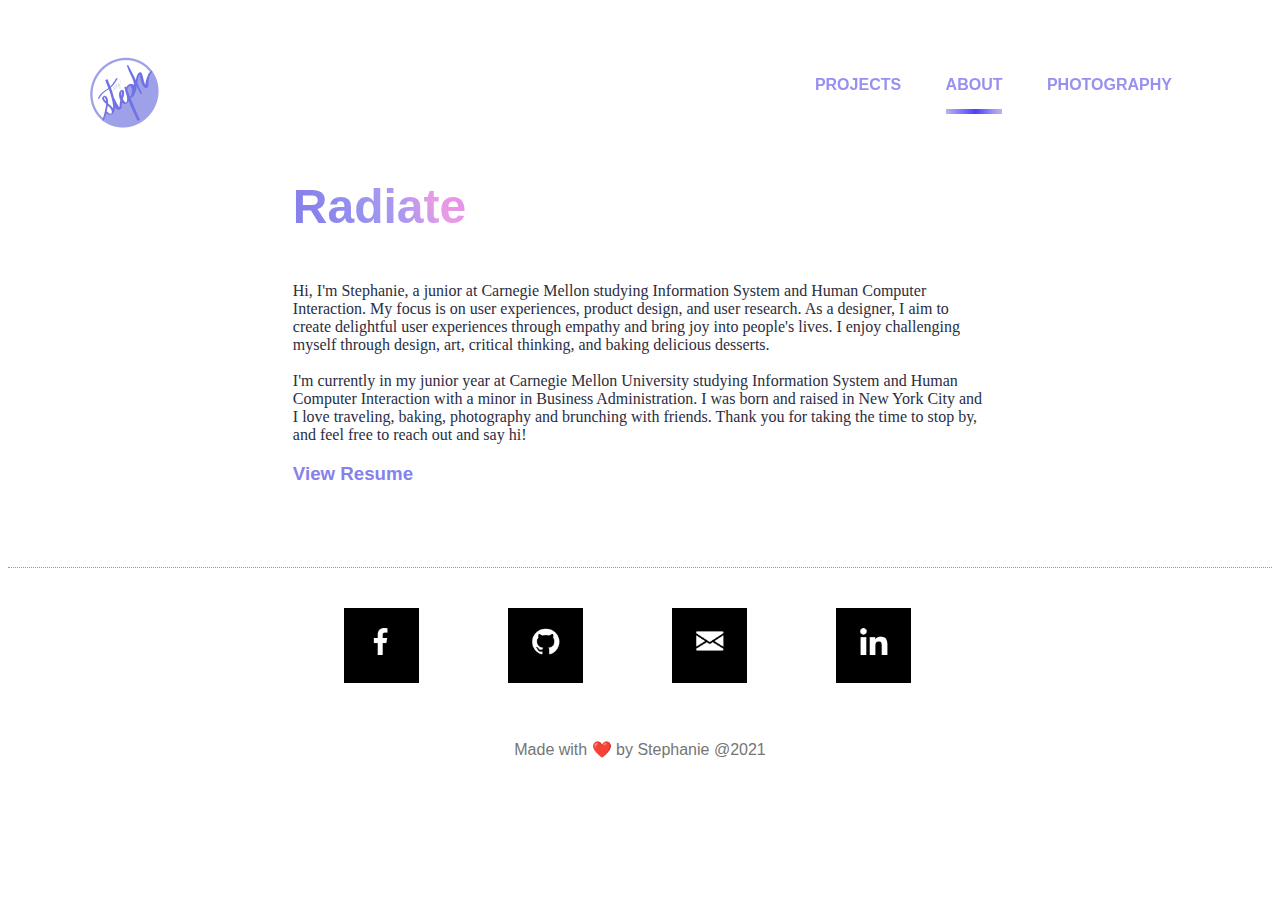
==== about.html @ f7fb1114 "Add files via upload" ====
<!DOCTYPE html>
<html lang="en">

<head>
	<meta charset="utf-8" />
	<meta name="author" content="Stephanie Tseng Portfolio">
	<meta name="keywords" content="Stephanie Tseng Portfolio">
	<meta name="description" content="Stephanie Tseng Portfolio">

	<title>Stephanie Tseng Portfolio</title>

	<!-- External Links to CSS files -->
	<link rel="stylesheet" media="all" type="text/css" href="assets/css/styles.css" />

	<!-- External Links to JS files -->
	<script src="assets/js/scripts.js"></script>

	<meta name="viewport" content="width=device-width, initial-scale=1.0">

</head>

<body>
	<div id="container">
		<div id="top_row">
			<a href="index.html"><img src="assets/images/steph-tseng-logo.png" alt="Stephanie Tseng Portfolio Logo"></a>
			<nav>
				<a class="nonselected" href="index.html">Projects</a>
				<a class="selected" href="about.html">About</a>
				<a class="nonselected" href="photography.html">Photography</a>
			</nav>
		</div>
	</div>
	<div id="content">
		<div id="content-sub">
			<div id="subsection">
				<h2>Radiate</h2>
				<p id="content-text">
					Hi, I'm Stephanie, a junior at Carnegie Mellon studying Information System and Human Computer
					Interaction. My focus is on user experiences, product design, and user research. As a designer, I
					aim to create delightful user experiences through empathy and bring joy into people's lives. I enjoy
					challenging myself through design, art, critical thinking, and baking delicious desserts.​ <br><br>

					I'm currently in my junior year at Carnegie Mellon University studying Information System and Human
					Computer Interaction with a minor in Business Administration. I was born and raised in New York City
					and I love traveling, baking, photography and brunching with friends. Thank you for taking the time
					to stop by, and feel free to reach out and say hi!
				</p>
				<div id="button-wrapper"><a href="assets/documents/resume.pdf" target="_blank" id="resume-button"><h3>View Resume</h3></a></div>
			</div>
		</div>

		<footer>
			<!--Social media buttons-->
		<!--Referenced https://codepen.io/harkediansa/pen/bBqpwP-->
		<div id="social-media">
			<a class="social" href="https://www.facebook.com/stephanie.tseng.2/" target="_blank">
				<div class="front">
					<i class="facebook"><img src="assets/images/fb-small.png" alt="Small Facebook Logo"></i>
				</div>
				<div class="back">
					<i class="facebook"><img src="assets/images/fb-large.png" alt="Large Facebook Logo"></i>
				</div>
			</a>

			<a class="social social-github" href="https://github.com/tsengs2" target="_blank">
				<div class="front">
					<i class="github"><img src="assets/images/github-small.png" alt="Small GitHub Logo"></i>
				</div>
				<div class="back">
					<i class="github"><img src="assets/images/github-large.png" alt="Large GitHub Logo"></i>
				</div>
			</a>

			<a class="social social-email" href="mailto:stseng2@andrew.cmu.edu" target="_blank">
				<div class="front">
					<i class="email"><img src="assets/images/email-small.png" alt="Small Email Logo"></i>
				</div>
				<div class="back">
					<i class="email"><img src="assets/images/email-large.png" alt="Large Email Logo"></i>
				</div>
			</a>

			<a class="social social-linkedin" href="https://www.linkedin.com/in/tsengstephanie/" target="_blank">
				<div class="front">
					<i class="linkedin"><img src="assets/images/linkedin-small.png" alt="LinkedIn Small Logo"></i>
				</div>
				<div class="back">
					<i class="linkedin"><img src="assets/images/linkedin-large.png" alt="LinkedIn Large Logo"></i>
				</div>
			</a>
		</div>
			Made with ❤️ by Stephanie @2021<br />
		</footer>
	</div>
</body>

</html>
---- assets/css/styles.css ----
/* Referenced http://www.w3schools.com/cssref/css3_pr_overflow-y.asp */
	/* The overflow-y property specifies whether to clip the content, add a scroll bar, or display overflow content of a block-level element, when it overflows at the top and bottom edges. */
	html { 
		overflow-y: scroll; 
		scroll-behavior: smooth;
	}

	body {
		font-family: "Helvetica Neue", Helvetica, Arial, Sans-serif; 
		font-size: 100%; 
		color: #2B2D42; 
	}

	/*Styling for content*/
	#content {
		float: left;
		width: 100%;
		height: 100%;
	}	

	#intro-section{
		padding: 3em 5em .5em 5em; 

	}

	/* Styling for navigation bar */
	#top_row {
		padding: 3em 5em .5em 5em; 
	}

	#top_row img {
		width:75px;		
		float: left;
	}

	#top_row a:hover {
		text-decoration: none;
	}

	#top_row nav {
		float: right;
		vertical-align: middle;
	}

	#top_row nav a {
		font-weight: bold;
		color: #736CED;
		font-weight: bold;
		font-size: 1em;
		text-transform: uppercase;
		text-decoration: none;
		padding: 20px 0px;
		margin: 0px 20px;
		display: inline-block;
		position: relative;
		opacity: 0.75;	
	}

	/* Referenced https://fossheim.io/writing/posts/css-text-gradient/ for text graident  */
	/* Referenced https://stackoverflow.com/questions/23751274/can-we-set-a-gradient-color-to-border-bottom-property for gradient underline */
	#top_row nav a.selected {
		content: "";
		background: 
		linear-gradient(
		to left, 
		#A09CE8 0%,
		#8781EC 12%,
		#0E00FF 47%,
		#A09CE8 100%
		)
		left 
		bottom
		no-repeat; 
		background-size:100% 5px ;
	}

	/* Referenced https://fossheim.io/writing/posts/css-text-gradient/ for text graident and animation */
	#top_row nav a.nonselected:hover {	
		opacity: 1;
		background: 
		linear-gradient(
		75deg,
		#2EC2F8 25%,
		#39DEE9 50%,
		#FF3FE0 47%,
		#E89CE5 100%
		);

		/* Set the background size and repeat properties. */
		background-size: 100% 5px ;
		background-repeat: repeat;

		/* Use the text as a mask for the background. This will show the gradient as a text color rather than element bg. */
		-webkit-background-clip: text;
		-webkit-text-fill-color: transparent; 
	
		/* Animate the text when loading the element. This animates it on page load and when hovering out. */
		animation: gradient-animation 0.75s ease forwards;
	}

	/* Referenced https://fossheim.io/writing/posts/css-text-gradient/ for text graident  */
	/* Referenced https://stackoverflow.com/questions/23751274/can-we-set-a-gradient-color-to-border-bottom-property for gradient underline */
	#top_row nav a.nonselected::before {
		transition: 300ms;
		height: 5px;
		content: "";
		position: absolute;
		background: 
		linear-gradient(
		60deg,
		#2EC2F8 25%,
		#39DEE9 50%,
		#FF3FE0 47%,
		#E89CE5 100%
		)
		left 
		bottom
		no-repeat; 
		background-size:100% 5px ;
	}

	/* Referenced https://codepen.io/sreisner/pen/yOOOjx for text underline */
	#top_row nav a.nonselected::before {
		height: 0%;
		width: 100%;
		bottom: 0px;
	}

  	/* Referenced https://codepen.io/sreisner/pen/yOOOjx for text underline */
	#top_row nav a.nonselected:hover::before {
		height: 5px;  
	}

	#content h1 {
		font-weight: bold;
		font-size: 3.75em;
		text-align: center;
		margin-bottom: 1em;
		display: block;
		margin-left: auto;
		margin-right: auto;
		cursor: pointer;
		width: 100%;
		margin-top: 7.5vw;
		color: #8781EC;
	}

	/* Referenced https://fossheim.io/writing/posts/css-text-gradient/ for text graident and animation*/
	#content h1:hover {
		font-weight: bold;
		font-size: 3.75em;
		text-align: center;
		margin-bottom: 1em;
		display: block;
		margin-left: auto;
		margin-right: auto;
		cursor: pointer;
		width: 100%;
		margin-top: 7.5vw;
  
		/* Create the gradient. */
		background-image: linear-gradient(
			60deg,
			#8781EC 5%, 
			#9C97EF 15%, 
			#B397EF 25%, 
			#E89CE5 25%, 
			#E36CED 30%, 
			#A09CE8 40%, 
			#70A0F5 55%, 
			#2EC2F8 60%,
			#53B1F7 65%, 
			#FFCBC0 60%);
		
		/* Set the background size and repeat properties. */
		background-size: 100%;
		background-repeat: repeat;

		/* Use the text as a mask for the background. This will show the gradient as a text color rather than element bg. */
		-webkit-background-clip: text;
		-webkit-text-fill-color: transparent; 
	
		/* Animate the text when loading the element. This animates it on page load and when hovering out. */
		animation: gradient-animation 0.75s ease forwards;

	}
	

	/* Referenced https://fossheim.io/writing/posts/css-text-gradient/ for text graident and animation*/
	#content h2 {
		font-weight: bold;
		font-size: 3em;
		margin-bottom: 0.25em;
		display: block;
		cursor: pointer;
		width: 605px;
		margin-top: 1em;
	
		/* Create the gradient. */
		background-image: linear-gradient(
			60deg,
			#8781EC 5%, 
			#9C97EF 15%, 
			#B397EF 20%, 
			#E89CE5 25%, 
			#E36CED 50%, 
			#A09CE8 65%, 
			#70A0F5 70%, 
			#2EC2F8 75%,
			#53B1F7 85%, 
			#FFCBC0 85%);
			
		/* Set the background size and repeat properties. */
		background-size: 100%;
		background-repeat: repeat;

		/* Use the text as a mask for the background. This will show the gradient as a text color rather than element bg. */
		-webkit-background-clip: text;
		-webkit-text-fill-color: transparent; 
	
		/* Animate the text when loading the element. This animates it on page load and when hovering out. */
		animation: gradient-animation 0.75s ease forwards;
	}

		

	/* Referenced https://fossheim.io/writing/posts/css-text-gradient/ for text graident and animation*/
	#content h4 {
		font-weight: bold;
		font-size: 2em;
		margin-bottom: 0.25em;
		display: block;
		cursor: pointer;
		width: 605px;
		margin-top: 1em;
	
		/* Create the gradient. */
		background-image: linear-gradient(
			60deg,
			#53B1F7 5%, 
			#2EC2F8 15%, 
			#B397EF 20%, 
			#E89CE5 25%, 
			#E36CED 50%, 
			#A09CE8 65%, 
			#70A0F5 70%, 
			#9C97EF  75%,
			#8781EC 85%, 
			#FFCBC0 85%);
			
		/* Set the background size and repeat properties. */
		background-size: 100%;
		background-repeat: repeat;

		/* Use the text as a mask for the background. This will show the gradient as a text color rather than element bg. */
		-webkit-background-clip: text;
		-webkit-text-fill-color: transparent; 
	
		/* Animate the text when loading the element. This animates it on page load and when hovering out. */
		animation: gradient-animation 0.75s ease forwards;
	}

	/* Referenced https://fossheim.io/writing/posts/css-text-gradient/ for text graident and animation*/
	#content h4 {
		font-weight: bold;
		font-size: 2em;
		margin-bottom: 0.25em;
		display: block;
		cursor: pointer;
		width: 605px;
		margin-top: 1em;
	
		/* Create the gradient. */
		background-image: linear-gradient(
			60deg,
			#53B1F7 5%, 
			#2EC2F8 15%, 
			#B397EF 20%, 
			#E89CE5 25%, 
			#E36CED 50%, 
			#A09CE8 65%, 
			#70A0F5 70%, 
			#9C97EF  75%,
			#8781EC 85%, 
			#FFCBC0 85%);
			
		/* Set the background size and repeat properties. */
		background-size: 100%;
		background-repeat: repeat;

		/* Use the text as a mask for the background. This will show the gradient as a text color rather than element bg. */
		-webkit-background-clip: text;
		-webkit-text-fill-color: transparent; 
	
		/* Animate the text when loading the element. This animates it on page load and when hovering out. */
		animation: gradient-animation 0.75s ease forwards;
	}

	/* Referenced https://fossheim.io/writing/posts/css-text-gradient/ for text graident and animation*/
	#content h4 {
		font-weight: bold;
		font-size: 2em;
		margin-bottom: 0.25em;
		display: block;
		cursor: pointer;
		width: 605px;
		margin-top: 1em;
	
		/* Create the gradient. */
		background-image: linear-gradient(
			60deg,
			#53B1F7 5%, 
			#2EC2F8 15%, 
			#B397EF 20%, 
			#E89CE5 25%, 
			#E36CED 50%, 
			#A09CE8 65%, 
			#70A0F5 70%, 
			#9C97EF  75%,
			#8781EC 85%, 
			#FFCBC0 85%);
			
		/* Set the background size and repeat properties. */
		background-size: 100%;
		background-repeat: repeat;

		/* Use the text as a mask for the background. This will show the gradient as a text color rather than element bg. */
		-webkit-background-clip: text;
		-webkit-text-fill-color: transparent; 
	
		/* Animate the text when loading the element. This animates it on page load and when hovering out. */
		animation: gradient-animation 0.75s ease forwards;
	}

	/* Referenced https://fossheim.io/writing/posts/css-text-gradient/ for text graident and animation*/
	#content h5 {
		font-weight: bold;
		font-size: 1.5em;
		margin-bottom: 0.25em;
		display: block;
		cursor: pointer;
		width: 605px;
		margin-top: 1em;
		
			/* Create the gradient. */
			background-image: linear-gradient(
				60deg, 
				#B397EF 20%, 
				#E89CE5 25%, 
				#E36CED 50%, 
				#A09CE8 65%, 
				#70A0F5 70%, 
				#9C97EF  75%,
				#8781EC 85%, 
				#FFCBC0 85%);
				
			/* Set the background size and repeat properties. */
			background-size: 100%;
			background-repeat: repeat;
	
			/* Use the text as a mask for the background. This will show the gradient as a text color rather than element bg. */
			-webkit-background-clip: text;
			-webkit-text-fill-color: transparent; 
		
			/* Animate the text when loading the element. This animates it on page load and when hovering out. */
			animation: gradient-animation 0.75s ease forwards;
		}
	/* Referenced https://fossheim.io/writing/posts/css-text-gradient/ for animation*/
	/* Animation shown when entering the page and after the hover animation. */
	@keyframes gradient-animation {
		0% {
			background-size: 650%;
		}
		40% {
			background-size: 650%;
		}
		100% {
			background-size: 100%;
		}
	}

	/* Styling for content images */

	#content img {
		float: left; 
		width: 90%;
		padding-bottom: 20px;
	}

	/* Styling for bio */

	#bio {
		text-align: center;
	}

	#intro {
		display: inline-block;
		text-align: left;
		font-size: 1.5em;
		margin-bottom: 2em;

	}

	#intro a{
		text-decoration: none;
	}

	#bch {
		color: #1F4984;
		font-weight: bold;
	}

	/* Referenced https://fossheim.io/writing/posts/css-text-gradient/ for animation and gradient */
	#bch:hover{
		background-image: linear-gradient(
		60deg,
		#7E91BB 25%,
		#1E4782 50%,
		#132E67 75%,
		#7E91BB 100%);

		/* Set the background size and repeat properties. */
		background-size: 100%;
		background-repeat: repeat;

		/* Use the text as a mask for the background. This will show the gradient as a text color rather than element bg. */
		-webkit-background-clip: text;
		-webkit-text-fill-color: transparent; 
	
		/* Animate the text when loading the element. This animates it on page load and when hovering out. */
		animation: gradient-animation 0.25s ease forwards;
	}

	#foodRescue {
		color: #4C7220;
		font-weight: bold;
	}

	/* Referenced https://fossheim.io/writing/posts/css-text-gradient/ for animation and gradient */
	#foodRescue:hover{
		background-image: linear-gradient(
		70deg,
		#3C5418 25%,
		#78A86F 40%,
		#DC773F 65%,
		#F8CC46 100%);

		/* Set the background size and repeat properties. */
		background-size: 100%;
		background-repeat: repeat;

		/* Use the text as a mask for the background. This will show the gradient as a text color rather than element bg. */
		-webkit-background-clip: text;
		-webkit-text-fill-color: transparent; 
	
		/* Animate the text when loading the element. This animates it on page load and when hovering out. */
		animation: gradient-animation 0.25s ease forwards;
	}

	footer {
		margin: 0;
		padding: .5em;
		color: #757575;
		font-size: 1em;
		text-align: center;
		border-top: 1px dotted #8D99AE;
		
	}

	/* Button - Glow on Hover, referenced https://codepen.io/kocsten/pen/rggjXp */
	#button-wrapper { 
		margin-bottom:50px;
	}

	#resume-button{
		text-decoration:none;
		color: #8781EC
	}

	/* Referenced https://fossheim.io/writing/posts/css-text-gradient/ for animation and gradient */
	#resume-button h3:hover {
		background-image:  linear-gradient(
			60deg,
			#8781EC 2%, 
			#9C97EF 3%, 
			#B397EF 5%, 
			#E89CE5 7%, 
			#E36CED 9%, 
			#A09CE8 11%, 
			#70A0F5 13%, 
			#2EC2F8 15%,
			#53B1F7 78%, 
			#FFCBC0 85%);
	
			/* Set the background size and repeat properties. */
			background-size: 100%;
			background-repeat: repeat;
	
			/* Use the text as a mask for the background. This will show the gradient as a text color rather than element bg. */
			-webkit-background-clip: text;
			-webkit-text-fill-color: transparent; 
		
			/* Animate the text when loading the element. This animates it on page load and when hovering out. */
			animation: gradient-animation 0.25s ease forwards;
	}


	/* Button - Glow on Hover, referenced https://codepen.io/kocsten/pen/rggjXp */
	#button-hover {
		margin-top: 50px;
		width: 220px;
		height: 50px;
		border-color:#8781EC;
		color: #8781EC;
		background: #fff;
		cursor: pointer;
		position: relative;
		z-index: 0;
		border-radius: 10px;
		font-weight: bold;
		font-size: 20px;	
	}

	/* Button - Glow on Hover, referenced https://codepen.io/kocsten/pen/rggjXp */
	#contact-button-hover {
		margin-top:0.5em;
		margin-bottom:0.5em;
		width: 220px;
		height: 50px;
		border-color:#8781EC;
		color: #8781EC;
		background: #fff;
		cursor: pointer;
		position: relative;
		z-index: 0;
		border-radius: 10px;
		font-weight: bold;
		font-size: 20px;	
	}

	/* Button - Glow on Hover, referenced https://codepen.io/kocsten/pen/rggjXp */
	#button-hover:before {
		content: '';
		background: linear-gradient(90deg,
		rgb(135, 129, 236, 0.5),
		#9b97ef80 30%, 
		#b397ef78 30%, 
		#e89ce67a 45%, 
		#e26ced80 50%, 
		#a09ce881 65%, 
		#70a1f581 70%, 
		#2ec2f878 75%,
		#53b0f778 85%);
		position: absolute;
		top: -2px;
		left:-2px;
		background-size: 400%;
		z-index: -1;
		filter: blur(5px);
		width: calc(100% + 4px);
		height: calc(100% + 4px);
		animation: glowing 20s linear infinite;
		opacity: 0;
		transition: opacity .3s ease-in-out;
		border-radius: 10px;
	}

	/* Button - Glow on Hover, referenced https://codepen.io/kocsten/pen/rggjXp */
	#button-hover:active {
		color: #000;
	}

	/* Button - Glow on Hover, referenced https://codepen.io/kocsten/pen/rggjXp */
	#button-hover:active:after {
		background: transparent;
	}

	/* Button - Glow on Hover, referenced https://codepen.io/kocsten/pen/rggjXp */
	#button-hover:hover:before {
		opacity: 0.75;
	}

	/* Button - Glow on Hover, referenced https://codepen.io/kocsten/pen/rggjXp */
	#button-hover:after {
		z-index: -1;
		content: '';
		position: absolute;
		width: 100%;
		height: 100%;
		background: #fff;
		left: 0;
		top: 0;
		border-radius: 10px;
	}
	
	/* Button - Glow on Hover, referenced https://codepen.io/kocsten/pen/rggjXp */
	@keyframes glowing {
		0% { background-position: 0 0; }
		50% { background-position: 400% 0; }
		100% { background-position: 0 0; }
	}

	/* Social media buttons. Referenced https://codepen.io/harkediansa/pen/bBqpwP */
	.social {
		float: left;
		margin: 2em 2em; width: 100px; height: 100px; 	
		display: block; text-align: center; line-height:103px; color: #fff;
		
		position: relative;
		transform:rotateY(0deg);
		transition:transform .25s ease-out;
		transform-style:preserve-3d;
	}

	/* Social media buttons. Referenced https://codepen.io/harkediansa/pen/bBqpwP */
	.social > div {
		width: 75px; height: 75px; background: #000;
		position: absolute; top: 0; left: 0; right: 0; bottom: 0;
	}

	/* Social media buttons. Referenced https://codepen.io/harkediansa/pen/bBqpwP */
	.social >.front {
		transform:translateZ(40px);
	}

	/* Social media buttons. Referenced https://codepen.io/harkediansa/pen/bBqpwP */
	.social >.back {
		background: #3B5998; font-size: 3em;
		transform:rotateY(-90deg) translateZ(30px);
	}

	/* Social media buttons. Referenced https://codepen.io/harkediansa/pen/bBqpwP */
	/* set background colors for specific social media icons when the boxes are rotated */
	.social.social-github > .back { background: #f3f3f3; }
	.social.social-email > .back { background: #e3262e; }
	.social.social-linkedin > .back { background: #4875B4; }

	/* Social media buttons. Referenced https://codepen.io/harkediansa/pen/bBqpwP */
	/* Hover - rotate the social media boxes */
	.social:hover {
		transform: rotateY(90deg);
	}

	/* center social media buttons on the page*/
	#social-media {
		display: flex;
		justify-content: center;
	}

	/* Project cards referenced https://codepen.io/Booligoosh/pen/mKPpQp */
	:root {
	--color: #3c3163;
	--transition-time: 0.5s;
	}

	/* Project cards referenced https://codepen.io/Booligoosh/pen/mKPpQp */
	* {
	box-sizing: border-box;
	}

	/* Project cards referenced https://codepen.io/Booligoosh/pen/mKPpQp */
	a {
	color: inherit;
	}

	/* Project cards referenced https://codepen.io/Booligoosh/pen/mKPpQp */
	/* Create grid template for three project cards */
	.cards-wrapper {
	display: grid;
	justify-content: center;
	align-items: center;
	grid-template-columns: 1fr 1fr 1fr;
	grid-gap: 4rem;
	padding: 4rem;
	margin: 0 auto;
	width: max-content;
	}

	/* Project cards referenced https://codepen.io/Booligoosh/pen/mKPpQp */
	.card {
	font-family: 'Heebo';
	--bg-filter-opacity: 0.7;
	background-image: linear-gradient(rgba(0,0,0,var(--bg-filter-opacity)),rgba(0,0,0,var(--bg-filter-opacity))), var(--bg-img);
	height: 20em;
	width: 15em;
	font-size: 1.5em;
	color: white;
	border-radius: 1em;
	padding: 1em;
	/*margin: 2em;*/
	display: flex;
	align-items: flex-end;
	background-size: cover;
	background-position: center;
	box-shadow: 0 0 5em -1em grey;
	transition: all, var(--transition-time);
	position: relative;
	overflow: hidden;
	border: 10px solid #ccc;
	text-decoration: none;
	}

	/* Project cards referenced https://codepen.io/Booligoosh/pen/mKPpQp */
	/* Customize Radiate project card */
	.radiate-card {
		box-shadow: 0 0 5em -1em #E57975;
		transition: all, var(--transition-time);
		position: relative;
		overflow: hidden;
		border: 10px solid #ffabc1c7;
	}

	/* Project cards referenced https://codepen.io/Booligoosh/pen/mKPpQp */
	/* Customize Agot project card */
	.agot-card {
		box-shadow: 0 0 5em -1em #FFB23F;
		transition: all, var(--transition-time);
		position: relative;
		overflow: hidden;
		border: 10px solid #FFCC80;

	}

	/* Project cards referenced https://codepen.io/Booligoosh/pen/mKPpQp */
	/* Customize Atlantis project card */
	.atlantis-card {
		box-shadow: 0 0 5em -1em #6CD6ED;
		transition: all, var(--transition-time);
		position: relative;
		overflow: hidden;
		border: 10px solid #7EE1E8;
	}

	/* Project cards referenced https://codepen.io/Booligoosh/pen/mKPpQp */
	.card:hover {
	transform: rotate(0);
	}

	.card p {
	font-size: 0.75em;
	font-family: 'Open Sans';
	margin-top: 0.5em;
	line-height: 2em;
	}

	/* Project cards referenced https://codepen.io/Booligoosh/pen/mKPpQp */
	.card .tags {
	display: flex;
	}

	/* Project cards referenced https://codepen.io/Booligoosh/pen/mKPpQp */
	.card .tags .tag {
	font-size: 0.75em;
	font-family: "Open Sans";
	background: rgba(255,255,255,0.5);
	border-radius: 0.3rem;
	padding: 0 0.5em;
	margin-right: 0.5em;
	line-height: 1.5em;
	transition: all, var(--transition-time);
	}

	/* Project cards referenced https://codepen.io/Booligoosh/pen/mKPpQp */
	.card:hover .tags .tag {
	background: var(--color);
	color: white;
	}

	/* Project cards referenced https://codepen.io/Booligoosh/pen/mKPpQp */
	.card .date {
	position: absolute;
	top: 0;
	right: 0;
	font-size: 0.75em;
	padding: 1em;
	line-height: 1em;
	opacity: .8;
	font-family: "Open Sans"
	}

	/* Project cards referenced https://codepen.io/Booligoosh/pen/mKPpQp */
	.card:before, .card:after {
	content: '';
	transform: scale(0);
	transform-origin: top left;
	border-radius: 50%;
	position: absolute;
	left: -50%;
	top: -50%;
	z-index: -5;
	transition: all, var(--transition-time);
	transition-timing-function: ease-in-out;
	}

	/* Project cards referenced https://codepen.io/Booligoosh/pen/mKPpQp */
	.card:before {
	background: #ddd;
	width: 250%;
	height: 250%;
	}

	/* Project cards referenced https://codepen.io/Booligoosh/pen/mKPpQp */
	.card:after {
	background: white;
	width: 200%;
	height: 200%;
	}

	/* Project cards referenced https://codepen.io/Booligoosh/pen/mKPpQp */
	.card:hover {
	color: var(--color);
	}

	/* Project cards referenced https://codepen.io/Booligoosh/pen/mKPpQp */
	.card:hover:before, .card:hover:after {
	transform: scale(1);
	}

	/* Project cards referenced https://codepen.io/Booligoosh/pen/mKPpQp */
	#projects{
		padding: 2em 2em 2em 2em
	}

	/* Project cards referenced https://codepen.io/Booligoosh/pen/mKPpQp */
	.project-card .num {
	font-size: 3em;
	margin-bottom: 1.2rem;
	margin-left: 1rem;
	}

	/* MEDIA QUERIES */
	/* Project cards responsiveness referenced https://codepen.io/Booligoosh/pen/mKPpQp */
	@media screen and (max-width: 1285px) {
	.cards-wrapper {
		grid-template-columns: 1fr 1fr;
	}
	}

	/* Project cards responsiveness referenced https://codepen.io/Booligoosh/pen/mKPpQp */
	@media screen and (max-width: 900px) {
	.cards-wrapper {
		grid-template-columns: 1fr;
	}
	.info {
		justify-content: center;
	}
	.project-card .num {
		margin-left: 0;
		text-align: center;
	}
	}

	/* Project cards responsiveness referenced https://codepen.io/Booligoosh/pen/mKPpQp */
	@media screen and (max-width: 500px) {
	.cards-wrapper {
		padding: 4rem 2rem;
	}

	/* Project cards responsiveness referenced https://codepen.io/Booligoosh/pen/mKPpQp */
	.card {
		max-width: calc(100vw - 4rem);
	}
	}

	/* Project cards responsiveness referenced https://codepen.io/Booligoosh/pen/mKPpQp */
	@media screen and (max-width: 450px) {
	.info {
		display: block;
		text-align: center;
	}
	.info h1 {
		margin: 0;
	}
	}

	/* Referenced https://fossheim.io/writing/posts/css-text-gradient/ for animation and gradient */
	#agot-heading{
		text-align: left;
		font-family: "Open Sans";
		font-weight: bold;
		font-size: 3em;
		margin-bottom: 0.25em;
		cursor: pointer;
	
	/* Create the gradient. */
		background-image: linear-gradient(
			60deg,
			#FFB23F 15%, 
			#FF9900 40%, 
			#FFCC80 70%, 
			#FDA31C 100%);
			
		/* Set the background size and repeat properties. */
		background-size: 100%;
		background-repeat: repeat;

		/* Use the text as a mask for the background. This will show the gradient as a text color rather than element bg. */
		-webkit-background-clip: text;
		-webkit-text-fill-color: transparent; 
	
	/* Animate the text when loading the element. This animates it on page load and when hovering out. */
		animation: gradient-animation 0.75s ease forwards;
	}

	/* Referenced https://fossheim.io/writing/posts/css-text-gradient/ for animation and gradient */
	#radiate-heading{
		text-align: left;
		font-family: "Open Sans";
		font-weight: bold;
		font-size: 3em;
		margin-bottom: 0.25em;
		cursor: pointer;
	
	/* Create the gradient. */
		background-image: linear-gradient(
			60deg,
			#E57975 15%, 
			#FF0900 30%, 
			#FC3A32 70%, 
			#FFABC2 100%);
			
		/* Set the background size and repeat properties. */
		background-size: 100%;
		background-repeat: repeat;

		/* Use the text as a mask for the background. This will show the gradient as a text color rather than element bg. */
		-webkit-background-clip: text;
		-webkit-text-fill-color: transparent; 
	
	/* Animate the text when loading the element. This animates it on page load and when hovering out. */
		animation: gradient-animation 0.75s ease forwards;
	}

	/* Referenced https://fossheim.io/writing/posts/css-text-gradient/ for animation and gradient */
	#atlantis-heading{
		text-align: left;
		font-family: "Open Sans";
		font-weight: bold;
		font-size: 2em;
		margin-bottom: 0.25em;
		cursor: pointer;
	
	/* Create the gradient. */
		background-image: linear-gradient(
			60deg,
			#6CD6ED 15%, 
			#39DEE9 30%, 
			#1FF5F5 60%, 
			#00C1FF 80%);
			
		/* Set the background size and repeat properties. */
		background-size: 100%;
		background-repeat: repeat;

		/* Use the text as a mask for the background. This will show the gradient as a text color rather than element bg. */
		-webkit-background-clip: text;
		-webkit-text-fill-color: transparent; 
	
		/* Animate the text when loading the element. This animates it on page load and when hovering out. */
		animation: gradient-animation 0.75s ease forwards;
	}

	/* About Us Page Styling 
	Referenced https://www.darkcode.info/2020/04/responsive-about-us-section-using-html.html */

	#subsection{
		width: 60%;
		margin-left:auto;
		margin-right:auto;
		padding: 0 2em 2em 2em;
	}

	#subsection h1{
		margin-bottom: 30px;
	}

	#text-content-sub{
		font-size: 13px;
		color: #545454;
		line-height: 30px;
		text-align: justify;
		margin-top: 40px;
		margin-bottom: 40px;
	}

	#content-text{
		margin-top: 3em;
		font-family: "Open Sans";
	}

	/* About Us Page Responsiveness
	Referenced https://www.darkcode.info/2020/04/responsive-about-us-section-using-html.html */

	@media screen and (max-width:1200px){
		#subsection{
			padding: 40px;
		}
	}

	/* About Us Page Responsiveness
	Referenced https://www.darkcode.info/2020/04/responsive-about-us-section-using-html.html */

	@media screen and (max-width:1000px){
		#content-sub{
			background-size: 100%;
			padding: 10px 20px;
		}
		#subsection{
			width: 100%;
		}
	}

	/* About Us Page Responsiveness
	Referenced https://www.darkcode.info/2020/04/responsive-about-us-section-using-html.html */

	@media screen and (max-width:600px){
		#content-sub{
			padding: 0;
		}
		#subsection{
			padding: 60px;
		}
	}

	#radiate-header-img{
		width: 55em;
		margin-bottom: 5em;
	}
	
	/* Create two equal columns that floats next to each other */
	.column1 {
		float: left;
		width: 30%;
		padding: 10px;
		height: 300px; /* Should be removed. Only for demonstration */
	}

	.column2 {
		float: left;
		width: 70%;
		margin-top:20px;
		padding: 10px;
		height: 300px; /* Should be removed. Only for demonstration */
	}
	
	.column4 {
		float: left;
		width: 30%;
		padding: 10px;
		height: 300px; /* Should be removed. Only for demonstration */
	}

	.column3 {
		float: left;
		width: 70%;
		margin-top:20px;
		padding: 10px;
		height: 300px; /* Should be removed. Only for demonstration */
	}
	/* Clear floats after the columns */
	.row:after {
		content: "";
		display: table;
		clear: both;
	}
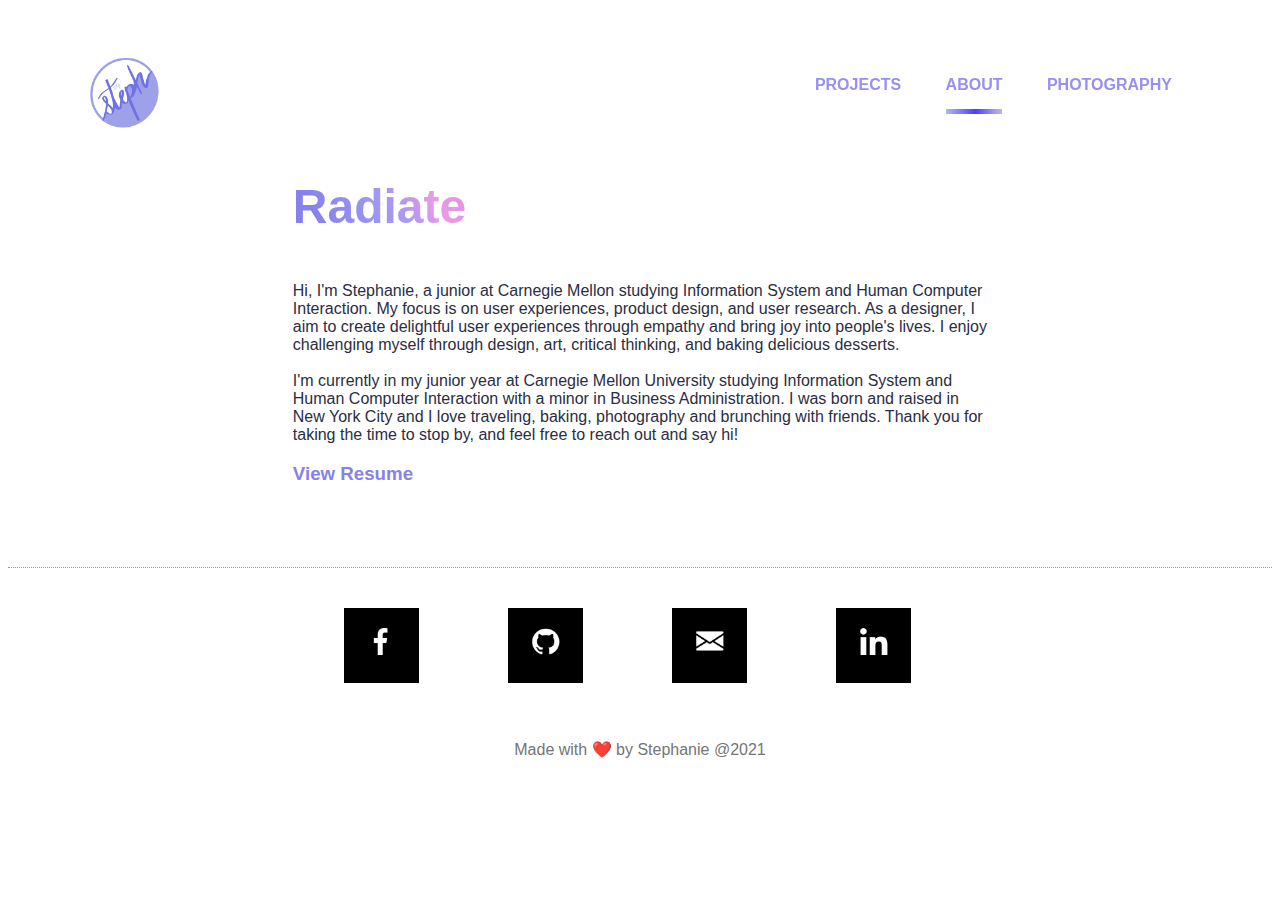
==== commit 78a393cf: "Logo updates" ====
--- a/about.html
+++ b/about.html
@@ -22,7 +22,7 @@
 <body>
 	<div id="container">
 		<div id="top_row">
-			<a href="index.html"><img src="assets/images/steph-tseng-logo.png" alt="Stephanie Tseng Portfolio Logo"></a>
+			<a href="index.html"><img src="assets/images/stephanie-logo.png" alt="Stephanie Tseng Portfolio Logo"></a>
 			<nav>
 				<a class="nonselected" href="index.html">Projects</a>
 				<a class="selected" href="about.html">About</a>
--- a/assets/css/styles.css
+++ b/assets/css/styles.css
@@ -1,4 +1,4 @@
-	/* Referenced http://www.w3schools.com/cssref/css3_pr_overflow-y.asp */
+/* Referenced http://www.w3schools.com/cssref/css3_pr_overflow-y.asp */
 	/* The overflow-y property specifies whether to clip the content, add a scroll bar, or display overflow content of a block-level element, when it overflows at the top and bottom edges. */
 	html { 
 		overflow-y: scroll; 
@@ -751,7 +751,7 @@
 	/* Project cards referenced https://codepen.io/Booligoosh/pen/mKPpQp */
 	.card .tags .tag {
 	font-size: 0.75em;
-	font-family: "Open Sans";
+	font-family: "Helvetica Neue", Helvetica, Arial, Sans-serif; 
 	background: rgba(255,255,255,0.5);
 	border-radius: 0.3rem;
 	padding: 0 0.5em;
@@ -775,8 +775,8 @@
 	padding: 1em;
 	line-height: 1em;
 	opacity: .8;
-	font-family: "Open Sans"
-	}
+	font-family: "Helvetica Neue", Helvetica, Arial, Sans-serif; 
+}
 
 	/* Project cards referenced https://codepen.io/Booligoosh/pen/mKPpQp */
 	.card:before, .card:after {
@@ -876,7 +876,7 @@
 	/* Referenced https://fossheim.io/writing/posts/css-text-gradient/ for animation and gradient */
 	#agot-heading{
 		text-align: left;
-		font-family: "Open Sans";
+		font-family: "Helvetica Neue", Helvetica, Arial, Sans-serif; 
 		font-weight: bold;
 		font-size: 3em;
 		margin-bottom: 0.25em;
@@ -905,7 +905,7 @@
 	/* Referenced https://fossheim.io/writing/posts/css-text-gradient/ for animation and gradient */
 	#radiate-heading{
 		text-align: left;
-		font-family: "Open Sans";
+		font-family: "Helvetica Neue", Helvetica, Arial, Sans-serif; 
 		font-weight: bold;
 		font-size: 3em;
 		margin-bottom: 0.25em;
@@ -934,7 +934,7 @@
 	/* Referenced https://fossheim.io/writing/posts/css-text-gradient/ for animation and gradient */
 	#atlantis-heading{
 		text-align: left;
-		font-family: "Open Sans";
+		font-family: "Helvetica Neue", Helvetica, Arial, Sans-serif; 
 		font-weight: bold;
 		font-size: 2em;
 		margin-bottom: 0.25em;
@@ -985,7 +985,7 @@
 
 	#content-text{
 		margin-top: 3em;
-		font-family: "Open Sans";
+		font-family: "Helvetica Neue", Helvetica, Arial, Sans-serif; 
 	}
 
 	/* About Us Page Responsiveness
@@ -1063,3 +1063,4 @@
 		display: table;
 		clear: both;
 	}
+
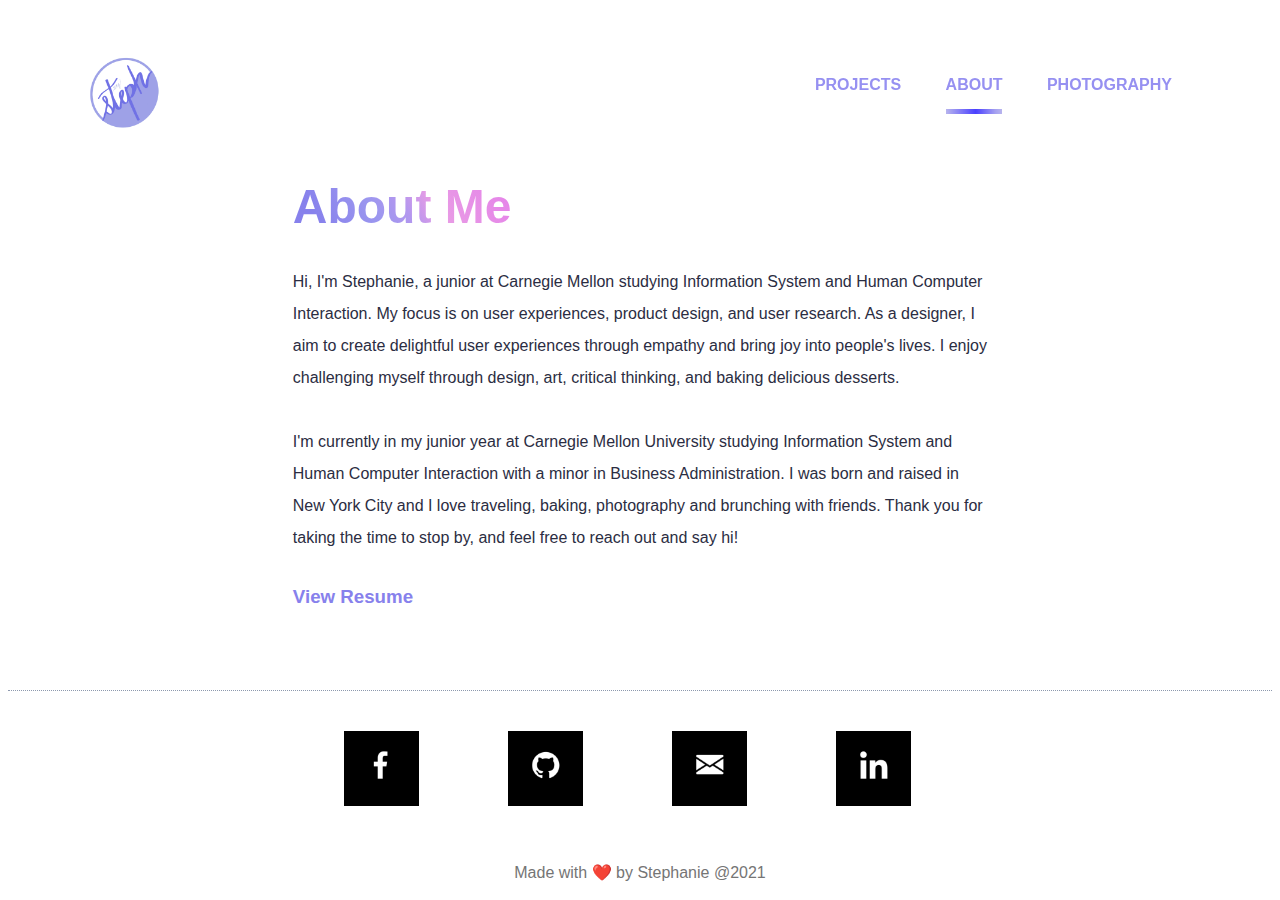
==== commit b2c0446f: "Finalized Radiate" ====
--- a/about.html
+++ b/about.html
@@ -33,7 +33,7 @@
 	<div id="content">
 		<div id="content-sub">
 			<div id="subsection">
-				<h2>Radiate</h2>
+				<h2>About Me</h2>
 				<p id="content-text">
 					Hi, I'm Stephanie, a junior at Carnegie Mellon studying Information System and Human Computer
 					Interaction. My focus is on user experiences, product design, and user research. As a designer, I
--- a/assets/css/styles.css
+++ b/assets/css/styles.css
@@ -20,7 +20,6 @@
 
 	#intro-section{
 		padding: 3em 5em .5em 5em; 
-
 	}
 
 	/* Styling for navigation bar */
@@ -130,6 +129,14 @@
 	#top_row nav a.nonselected:hover::before {
 		height: 5px;  
 	}
+
+	
+	#content p{
+		line-height: 2em;
+		font-size: 0.75em;
+		font-family: "Helvetica Neue", Helvetica, Arial, Sans-serif; 
+	}
+
 
 	#content h1 {
 		font-weight: bold;
@@ -260,77 +267,6 @@
 		animation: gradient-animation 0.75s ease forwards;
 	}
 
-	/* Referenced https://fossheim.io/writing/posts/css-text-gradient/ for text graident and animation*/
-	#content h4 {
-		font-weight: bold;
-		font-size: 2em;
-		margin-bottom: 0.25em;
-		display: block;
-		cursor: pointer;
-		width: 605px;
-		margin-top: 1em;
-	
-		/* Create the gradient. */
-		background-image: linear-gradient(
-			60deg,
-			#53B1F7 5%, 
-			#2EC2F8 15%, 
-			#B397EF 20%, 
-			#E89CE5 25%, 
-			#E36CED 50%, 
-			#A09CE8 65%, 
-			#70A0F5 70%, 
-			#9C97EF  75%,
-			#8781EC 85%, 
-			#FFCBC0 85%);
-			
-		/* Set the background size and repeat properties. */
-		background-size: 100%;
-		background-repeat: repeat;
-
-		/* Use the text as a mask for the background. This will show the gradient as a text color rather than element bg. */
-		-webkit-background-clip: text;
-		-webkit-text-fill-color: transparent; 
-	
-		/* Animate the text when loading the element. This animates it on page load and when hovering out. */
-		animation: gradient-animation 0.75s ease forwards;
-	}
-
-	/* Referenced https://fossheim.io/writing/posts/css-text-gradient/ for text graident and animation*/
-	#content h4 {
-		font-weight: bold;
-		font-size: 2em;
-		margin-bottom: 0.25em;
-		display: block;
-		cursor: pointer;
-		width: 605px;
-		margin-top: 1em;
-	
-		/* Create the gradient. */
-		background-image: linear-gradient(
-			60deg,
-			#53B1F7 5%, 
-			#2EC2F8 15%, 
-			#B397EF 20%, 
-			#E89CE5 25%, 
-			#E36CED 50%, 
-			#A09CE8 65%, 
-			#70A0F5 70%, 
-			#9C97EF  75%,
-			#8781EC 85%, 
-			#FFCBC0 85%);
-			
-		/* Set the background size and repeat properties. */
-		background-size: 100%;
-		background-repeat: repeat;
-
-		/* Use the text as a mask for the background. This will show the gradient as a text color rather than element bg. */
-		-webkit-background-clip: text;
-		-webkit-text-fill-color: transparent; 
-	
-		/* Animate the text when loading the element. This animates it on page load and when hovering out. */
-		animation: gradient-animation 0.75s ease forwards;
-	}
 
 	/* Referenced https://fossheim.io/writing/posts/css-text-gradient/ for text graident and animation*/
 	#content h5 {
@@ -339,7 +275,6 @@
 		margin-bottom: 0.25em;
 		display: block;
 		cursor: pointer;
-		width: 605px;
 		margin-top: 1em;
 		
 			/* Create the gradient. */
@@ -365,6 +300,7 @@
 			/* Animate the text when loading the element. This animates it on page load and when hovering out. */
 			animation: gradient-animation 0.75s ease forwards;
 		}
+
 	/* Referenced https://fossheim.io/writing/posts/css-text-gradient/ for animation*/
 	/* Animation shown when entering the page and after the hover animation. */
 	@keyframes gradient-animation {
@@ -678,7 +614,7 @@
 
 	/* Project cards referenced https://codepen.io/Booligoosh/pen/mKPpQp */
 	.card {
-	font-family: 'Heebo';
+	font-family: "Helvetica Neue", Helvetica, Arial, Sans-serif; 
 	--bg-filter-opacity: 0.7;
 	background-image: linear-gradient(rgba(0,0,0,var(--bg-filter-opacity)),rgba(0,0,0,var(--bg-filter-opacity))), var(--bg-img);
 	height: 20em;
@@ -738,7 +674,6 @@
 
 	.card p {
 	font-size: 0.75em;
-	font-family: 'Open Sans';
 	margin-top: 0.5em;
 	line-height: 2em;
 	}
@@ -974,6 +909,12 @@
 		margin-bottom: 30px;
 	}
 
+	#subsection p{
+		line-height: 2em;
+		font-size: 1em;
+
+	}
+
 	#text-content-sub{
 		font-size: 13px;
 		color: #545454;
@@ -984,7 +925,15 @@
 	}
 
 	#content-text{
-		margin-top: 3em;
+		margin-top: 2em;
+		font-family: "Helvetica Neue", Helvetica, Arial, Sans-serif; 
+		display:flex;
+		margin-bottom: 2em;
+		}
+
+	#content-list{
+		line-height: 2em;
+		margin-top: 2em;
 		font-family: "Helvetica Neue", Helvetica, Arial, Sans-serif; 
 	}
 
@@ -1022,8 +971,11 @@
 		}
 	}
 
-	#radiate-header-img{
-		width: 55em;
+	#radiate-img{
+		margin-left: auto;
+		margin-right: auto;
+		display: block;
+		width: 100%;
 		margin-bottom: 5em;
 	}
 	
@@ -1064,3 +1016,94 @@
 		clear: both;
 	}
 
+	/* Referenced https://fossheim.io/writing/posts/css-text-gradient/ for text graident and animation*/
+	#radiate-content h2 {
+		font-weight: bold;
+		font-size: 3em;
+		margin-bottom: 0.25em;
+		display: block;
+		cursor: pointer;
+		width: 605px;
+		margin-top: 1em;
+	
+		/* Create the gradient. */
+		background-image: linear-gradient(
+			60deg,
+			#E57975 15%, 
+			#FF0900 30%, 
+			#FC3A32 70%, 
+			#FFABC2 100%);
+			
+		/* Set the background size and repeat properties. */
+		background-size: 100%;
+		background-repeat: repeat;
+
+		/* Use the text as a mask for the background. This will show the gradient as a text color rather than element bg. */
+		-webkit-background-clip: text;
+		-webkit-text-fill-color: transparent; 
+	
+		/* Animate the text when loading the element. This animates it on page load and when hovering out. */
+		animation: gradient-animation 0.75s ease forwards;
+	}
+
+	#radiate-content p{
+		width: 100%;
+	}
+		
+
+	/* Referenced https://fossheim.io/writing/posts/css-text-gradient/ for text graident and animation*/
+	#radiate-content h4 {
+		font-weight: bold;
+		font-size: 2em;
+		display: block;
+		cursor: pointer;
+		margin-top: 2em;
+	
+		/* Create the gradient. */
+		background-image: linear-gradient(
+			60deg,
+			#E57975 15%, 
+			#FF0900 30%, 
+			#FC3A32 70%, 
+			#FFABC2 100%);
+			
+		/* Set the background size and repeat properties. */
+		background-size: 100%;
+		background-repeat: repeat;
+
+		/* Use the text as a mask for the background. This will show the gradient as a text color rather than element bg. */
+		-webkit-background-clip: text;
+		-webkit-text-fill-color: transparent; 
+	
+		/* Animate the text when loading the element. This animates it on page load and when hovering out. */
+		animation: gradient-animation 0.75s ease forwards;
+	}
+
+
+	/* Referenced https://fossheim.io/writing/posts/css-text-gradient/ for text graident and animation*/
+	#radiate-content h5 {
+		font-weight: bold;
+		font-size: 1.5em;
+		margin-bottom: 0.25em;
+		display: block;
+		cursor: pointer;
+		margin-top: 1.5em;
+		
+		background-image: linear-gradient(
+			60deg,
+			#5C719B 15%, 
+			#192F5C 30%, 
+			#0033B9 70%, 
+			#03133D 100%);
+				
+		/* Set the background size and repeat properties. */
+		background-size: 100%;
+		background-repeat: repeat;
+	
+		/* Use the text as a mask for the background. This will show the gradient as a text color rather than element bg. */
+		-webkit-background-clip: text;
+		-webkit-text-fill-color: transparent; 
+		
+		/* Animate the text when loading the element. This animates it on page load and when hovering out. */
+		animation: gradient-animation 0.75s ease forwards;
+	}
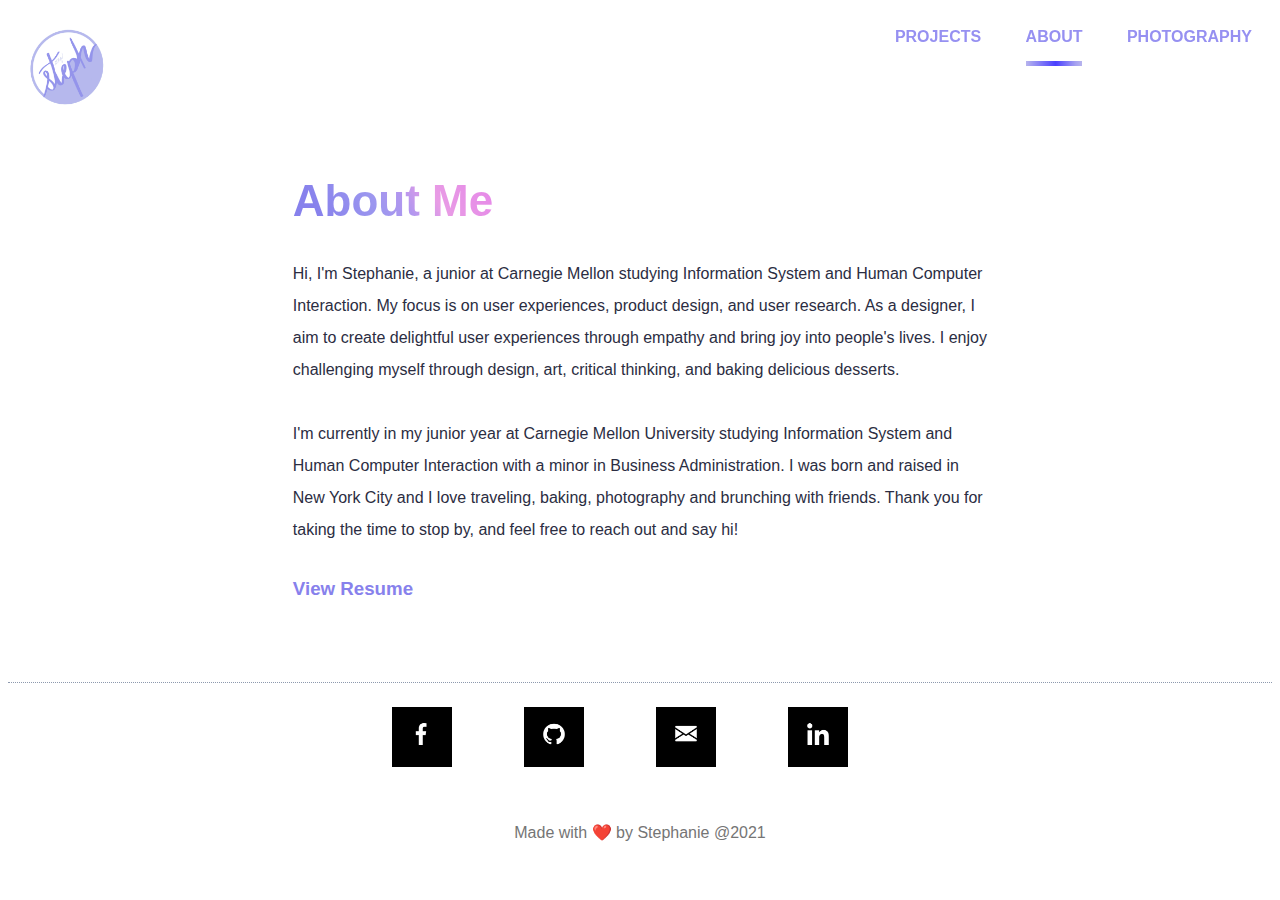
==== commit 0db31748: "Styling updates" ====
--- a/about.html
+++ b/about.html
@@ -21,20 +21,28 @@
 
 <body>
 	<div id="container">
-		<div id="top_row">
-			<a href="index.html"><img src="assets/images/stephanie-logo.png" alt="Stephanie Tseng Portfolio Logo"></a>
-			<nav>
-				<a class="nonselected" href="index.html">Projects</a>
-				<a class="selected" href="about.html">About</a>
-				<a class="nonselected" href="photography.html">Photography</a>
-			</nav>
+		<!-- Navigation bar referenced https://www.w3schools.com/howto/tryit.asp?filename=tryhow_js_responsive_navbar_dropdown for responsiveness-->
+		<div class="topnav" id="myTopnav">
+			<div class="logo">
+				<a href="index.html"><img src="assets/images/steph-tseng-logo.png"
+						alt="Stephanie Tseng Portfolio Logo"></a>
+
+				<div class="nav-links">
+
+					<a class="nonselected" href="index.html">Projects</a>
+					<a class="selected" href="about.html">About</a>
+					<a class="nonselected" href="photography.html">Photography</a>
+
+					<a href="javascript:void(0);" class="icon" onclick="burgerIcon()">&#9776;</a>
+
+				</div>
+			</div>
 		</div>
-	</div>
 	<div id="content">
 		<div id="content-sub">
 			<div id="subsection">
 				<h2>About Me</h2>
-				<p id="content-text">
+				<p>
 					Hi, I'm Stephanie, a junior at Carnegie Mellon studying Information System and Human Computer
 					Interaction. My focus is on user experiences, product design, and user research. As a designer, I
 					aim to create delightful user experiences through empathy and bring joy into people's lives. I enjoy
@@ -92,6 +100,7 @@
 			Made with ❤️ by Stephanie @2021<br />
 		</footer>
 	</div>
+	</div>
 </body>
 
 </html>--- a/assets/css/styles.css
+++ b/assets/css/styles.css
@@ -1,622 +1,578 @@
 /* Referenced http://www.w3schools.com/cssref/css3_pr_overflow-y.asp */
-	/* The overflow-y property specifies whether to clip the content, add a scroll bar, or display overflow content of a block-level element, when it overflows at the top and bottom edges. */
-	html { 
-		overflow-y: scroll; 
-		scroll-behavior: smooth;
-	}
-
-	body {
-		font-family: "Helvetica Neue", Helvetica, Arial, Sans-serif; 
-		font-size: 100%; 
-		color: #2B2D42; 
-	}
-
-	/*Styling for content*/
-	#content {
-		float: left;
-		width: 100%;
-		height: 100%;
-	}	
-
-	#intro-section{
-		padding: 3em 5em .5em 5em; 
-	}
-
-	/* Styling for navigation bar */
-	#top_row {
-		padding: 3em 5em .5em 5em; 
-	}
-
-	#top_row img {
-		width:75px;		
-		float: left;
-	}
-
-	#top_row a:hover {
-		text-decoration: none;
-	}
-
-	#top_row nav {
-		float: right;
-		vertical-align: middle;
-	}
-
-	#top_row nav a {
-		font-weight: bold;
-		color: #736CED;
-		font-weight: bold;
-		font-size: 1em;
-		text-transform: uppercase;
-		text-decoration: none;
-		padding: 20px 0px;
-		margin: 0px 20px;
-		display: inline-block;
-		position: relative;
-		opacity: 0.75;	
-	}
-
-	/* Referenced https://fossheim.io/writing/posts/css-text-gradient/ for text graident  */
-	/* Referenced https://stackoverflow.com/questions/23751274/can-we-set-a-gradient-color-to-border-bottom-property for gradient underline */
-	#top_row nav a.selected {
-		content: "";
-		background: 
-		linear-gradient(
-		to left, 
-		#A09CE8 0%,
-		#8781EC 12%,
-		#0E00FF 47%,
-		#A09CE8 100%
-		)
-		left 
-		bottom
-		no-repeat; 
-		background-size:100% 5px ;
-	}
-
-	/* Referenced https://fossheim.io/writing/posts/css-text-gradient/ for text graident and animation */
-	#top_row nav a.nonselected:hover {	
-		opacity: 1;
-		background: 
-		linear-gradient(
-		75deg,
-		#2EC2F8 25%,
-		#39DEE9 50%,
-		#FF3FE0 47%,
-		#E89CE5 100%
-		);
-
-		/* Set the background size and repeat properties. */
-		background-size: 100% 5px ;
-		background-repeat: repeat;
-
-		/* Use the text as a mask for the background. This will show the gradient as a text color rather than element bg. */
-		-webkit-background-clip: text;
-		-webkit-text-fill-color: transparent; 
-	
-		/* Animate the text when loading the element. This animates it on page load and when hovering out. */
-		animation: gradient-animation 0.75s ease forwards;
-	}
-
-	/* Referenced https://fossheim.io/writing/posts/css-text-gradient/ for text graident  */
-	/* Referenced https://stackoverflow.com/questions/23751274/can-we-set-a-gradient-color-to-border-bottom-property for gradient underline */
-	#top_row nav a.nonselected::before {
-		transition: 300ms;
-		height: 5px;
-		content: "";
-		position: absolute;
-		background: 
-		linear-gradient(
-		60deg,
-		#2EC2F8 25%,
-		#39DEE9 50%,
-		#FF3FE0 47%,
-		#E89CE5 100%
-		)
-		left 
-		bottom
-		no-repeat; 
-		background-size:100% 5px ;
-	}
-
-	/* Referenced https://codepen.io/sreisner/pen/yOOOjx for text underline */
-	#top_row nav a.nonselected::before {
-		height: 0%;
-		width: 100%;
-		bottom: 0px;
-	}
-
-  	/* Referenced https://codepen.io/sreisner/pen/yOOOjx for text underline */
-	#top_row nav a.nonselected:hover::before {
-		height: 5px;  
-	}
-
-	
-	#content p{
-		line-height: 2em;
-		font-size: 0.75em;
-		font-family: "Helvetica Neue", Helvetica, Arial, Sans-serif; 
-	}
-
-
-	#content h1 {
-		font-weight: bold;
-		font-size: 3.75em;
-		text-align: center;
-		margin-bottom: 1em;
-		display: block;
-		margin-left: auto;
-		margin-right: auto;
-		cursor: pointer;
-		width: 100%;
-		margin-top: 7.5vw;
-		color: #8781EC;
-	}
-
-	/* Referenced https://fossheim.io/writing/posts/css-text-gradient/ for text graident and animation*/
-	#content h1:hover {
-		font-weight: bold;
-		font-size: 3.75em;
-		text-align: center;
-		margin-bottom: 1em;
-		display: block;
-		margin-left: auto;
-		margin-right: auto;
-		cursor: pointer;
-		width: 100%;
-		margin-top: 7.5vw;
-  
-		/* Create the gradient. */
-		background-image: linear-gradient(
-			60deg,
-			#8781EC 5%, 
-			#9C97EF 15%, 
-			#B397EF 25%, 
-			#E89CE5 25%, 
-			#E36CED 30%, 
-			#A09CE8 40%, 
-			#70A0F5 55%, 
-			#2EC2F8 60%,
-			#53B1F7 65%, 
-			#FFCBC0 60%);
-		
-		/* Set the background size and repeat properties. */
+
+
+/* The overflow-y property specifies whether to clip the content, add a scroll bar, or display overflow content of a block-level element, when it overflows at the top and bottom edges. */
+
+html {
+	overflow-y: scroll;
+	scroll-behavior: smooth;
+}
+
+body {
+	font-family: "Helvetica Neue", Helvetica, Arial, Sans-serif;
+	font-size: 100%;
+	color: #2B2D42;
+}
+
+
+/*Styling for content*/
+
+#content {
+	float: left;
+	width: 100%;
+	height: 100%;
+}
+
+#intro-section {
+	padding: 3em 3em .5em 3em;
+}
+
+
+/* Styling for navigation bar */
+
+#top_row {
+	padding: 3em 5em .5em 5em;
+}
+
+#top_row img {
+	width: 75px;
+	float: left;
+}
+
+#top_row a:hover {
+	text-decoration: none;
+}
+
+#top_row nav {
+	float: right;
+	vertical-align: middle;
+}
+
+.topnav a {
+	font-weight: bold;
+	color: #736CED;
+	font-weight: bold;
+	font-size: 1em;
+	text-transform: uppercase;
+	text-decoration: none;
+	padding: 20px 0px;
+	margin: 0px 20px;
+	display: inline-block;
+	position: relative;
+	opacity: 0.75;
+}
+
+
+/* Referenced https://fossheim.io/writing/posts/css-text-gradient/ for text graident  */
+/* Referenced https://stackoverflow.com/questions/23751274/can-we-set-a-gradient-color-to-border-bottom-property for gradient underline */
+
+.topnav a.selected {
+	content: "";
+	background: linear-gradient( to left, #A09CE8 0%, #8781EC 12%, #0E00FF 47%, #A09CE8 100%) left bottom no-repeat;
+	background-size: 100% 5px;
+}
+
+
+/* Referenced https://fossheim.io/writing/posts/css-text-gradient/ for text graident and animation */
+
+.topnav a.nonselected:hover {
+	opacity: 1;
+	background: linear-gradient( 75deg, #2EC2F8 25%, #39DEE9 50%, #FF3FE0 47%, #E89CE5 100%);
+	/* Set the background size and repeat properties. */
+	background-size: 100% 5px;
+	background-repeat: repeat;
+	/* Use the text as a mask for the background. This will show the gradient as a text color rather than element bg. */
+	-webkit-background-clip: text;
+	-webkit-text-fill-color: transparent;
+	/* Animate the text when loading the element. This animates it on page load and when hovering out. */
+	animation: gradient-animation 0.75s ease forwards;
+}
+
+
+/* Referenced https://fossheim.io/writing/posts/css-text-gradient/ for text graident  */
+
+/* Referenced https://stackoverflow.com/questions/23751274/can-we-set-a-gradient-color-to-border-bottom-property for gradient underline */
+
+.topnav a.nonselected::before {
+	transition: 300ms;
+	height: 5px;
+	content: "";
+	position: absolute;
+	background: linear-gradient( 60deg, #2EC2F8 25%, #39DEE9 50%, #FF3FE0 47%, #E89CE5 100%) left bottom no-repeat;
+	background-size: 100% 5px;
+}
+
+
+#content p {
+	line-height: 2em;
+	font-size: 0.75em;
+	font-family: "Helvetica Neue", Helvetica, Arial, Sans-serif;
+}
+
+#content h1 {
+	font-weight: bold;
+	font-size: 3.75em;
+	text-align: center;
+	margin-bottom: 1em;
+	display: block;
+	margin-left: auto;
+	margin-right: auto;
+	cursor: pointer;
+	width: 100%;
+	margin-top: 7.5vw;
+	color: #8781EC;
+}
+
+
+/* Referenced https://fossheim.io/writing/posts/css-text-gradient/ for text graident and animation*/
+
+#content h1:hover {
+	font-weight: bold;
+	font-size: 3.75em;
+	text-align: center;
+	margin-bottom: 1em;
+	display: block;
+	margin-left: auto;
+	margin-right: auto;
+	cursor: pointer;
+	width: 100%;
+	margin-top: 7.5vw;
+	/* Create the gradient. */
+	background-image: linear-gradient( 60deg, #8781EC 5%, #9C97EF 15%, #B397EF 25%, #E89CE5 25%, #E36CED 30%, #A09CE8 40%, #70A0F5 55%, #2EC2F8 60%, #53B1F7 65%, #FFCBC0 60%);
+	/* Set the background size and repeat properties. */
+	background-size: 100%;
+	background-repeat: repeat;
+	/* Use the text as a mask for the background. This will show the gradient as a text color rather than element bg. */
+	-webkit-background-clip: text;
+	-webkit-text-fill-color: transparent;
+	/* Animate the text when loading the element. This animates it on page load and when hovering out. */
+	animation: gradient-animation 0.75s ease forwards;
+}
+
+
+/* Referenced https://fossheim.io/writing/posts/css-text-gradient/ for text graident and animation*/
+
+#content h2 {
+	font-weight: bold;
+	font-size: 2.75em;
+	margin-bottom: 0.25em;
+	display: block;
+	cursor: pointer;
+	width: 605px;
+	margin-top: 1em;
+	/* Create the gradient. */
+	background-image: linear-gradient( 60deg, #8781EC 5%, #9C97EF 15%, #B397EF 20%, #E89CE5 25%, #E36CED 50%, #A09CE8 65%, #70A0F5 70%, #2EC2F8 75%, #53B1F7 85%, #FFCBC0 85%);
+	/* Set the background size and repeat properties. */
+	background-size: 100%;
+	background-repeat: repeat;
+	/* Use the text as a mask for the background. This will show the gradient as a text color rather than element bg. */
+	-webkit-background-clip: text;
+	-webkit-text-fill-color: transparent;
+	/* Animate the text when loading the element. This animates it on page load and when hovering out. */
+	animation: gradient-animation 0.75s ease forwards;
+}
+
+
+/* Referenced https://fossheim.io/writing/posts/css-text-gradient/ for text graident and animation*/
+
+#content h4 {
+	font-weight: bold;
+	font-size: 2em;
+	margin-bottom: 0.25em;
+	display: block;
+	cursor: pointer;
+	width: 605px;
+	margin-top: 1em;
+	/* Create the gradient. */
+	background-image: linear-gradient( 60deg, #53B1F7 5%, #2EC2F8 15%, #B397EF 20%, #E89CE5 25%, #E36CED 50%, #A09CE8 65%, #70A0F5 70%, #9C97EF 75%, #8781EC 85%, #FFCBC0 85%);
+	/* Set the background size and repeat properties. */
+	background-size: 100%;
+	background-repeat: repeat;
+	/* Use the text as a mask for the background. This will show the gradient as a text color rather than element bg. */
+	-webkit-background-clip: text;
+	-webkit-text-fill-color: transparent;
+	/* Animate the text when loading the element. This animates it on page load and when hovering out. */
+	animation: gradient-animation 0.75s ease forwards;
+}
+
+
+/* Referenced https://fossheim.io/writing/posts/css-text-gradient/ for text graident and animation*/
+
+#content h5 {
+	font-weight: bold;
+	font-size: 1.5em;
+	margin-bottom: 0.25em;
+	display: block;
+	cursor: pointer;
+	margin-top: 1em;
+	/* Create the gradient. */
+	background-image: linear-gradient( 60deg, #B397EF 20%, #E89CE5 25%, #E36CED 50%, #A09CE8 65%, #70A0F5 70%, #9C97EF 75%, #8781EC 85%, #FFCBC0 85%);
+	/* Set the background size and repeat properties. */
+	background-size: 100%;
+	background-repeat: repeat;
+	/* Use the text as a mask for the background. This will show the gradient as a text color rather than element bg. */
+	-webkit-background-clip: text;
+	-webkit-text-fill-color: transparent;
+	/* Animate the text when loading the element. This animates it on page load and when hovering out. */
+	animation: gradient-animation 0.75s ease forwards;
+}
+
+
+/* Referenced https://fossheim.io/writing/posts/css-text-gradient/ for animation*/
+/* Animation shown when entering the page and after the hover animation. */
+
+@keyframes gradient-animation {
+	0% {
+		background-size: 650%;
+	}
+	40% {
+		background-size: 650%;
+	}
+	100% {
 		background-size: 100%;
-		background-repeat: repeat;
-
-		/* Use the text as a mask for the background. This will show the gradient as a text color rather than element bg. */
-		-webkit-background-clip: text;
-		-webkit-text-fill-color: transparent; 
-	
-		/* Animate the text when loading the element. This animates it on page load and when hovering out. */
-		animation: gradient-animation 0.75s ease forwards;
-
-	}
-	
-
-	/* Referenced https://fossheim.io/writing/posts/css-text-gradient/ for text graident and animation*/
-	#content h2 {
-		font-weight: bold;
-		font-size: 3em;
-		margin-bottom: 0.25em;
-		display: block;
-		cursor: pointer;
-		width: 605px;
-		margin-top: 1em;
-	
-		/* Create the gradient. */
-		background-image: linear-gradient(
-			60deg,
-			#8781EC 5%, 
-			#9C97EF 15%, 
-			#B397EF 20%, 
-			#E89CE5 25%, 
-			#E36CED 50%, 
-			#A09CE8 65%, 
-			#70A0F5 70%, 
-			#2EC2F8 75%,
-			#53B1F7 85%, 
-			#FFCBC0 85%);
-			
-		/* Set the background size and repeat properties. */
-		background-size: 100%;
-		background-repeat: repeat;
-
-		/* Use the text as a mask for the background. This will show the gradient as a text color rather than element bg. */
-		-webkit-background-clip: text;
-		-webkit-text-fill-color: transparent; 
-	
-		/* Animate the text when loading the element. This animates it on page load and when hovering out. */
-		animation: gradient-animation 0.75s ease forwards;
-	}
-
-		
-
-	/* Referenced https://fossheim.io/writing/posts/css-text-gradient/ for text graident and animation*/
-	#content h4 {
-		font-weight: bold;
-		font-size: 2em;
-		margin-bottom: 0.25em;
-		display: block;
-		cursor: pointer;
-		width: 605px;
-		margin-top: 1em;
-	
-		/* Create the gradient. */
-		background-image: linear-gradient(
-			60deg,
-			#53B1F7 5%, 
-			#2EC2F8 15%, 
-			#B397EF 20%, 
-			#E89CE5 25%, 
-			#E36CED 50%, 
-			#A09CE8 65%, 
-			#70A0F5 70%, 
-			#9C97EF  75%,
-			#8781EC 85%, 
-			#FFCBC0 85%);
-			
-		/* Set the background size and repeat properties. */
-		background-size: 100%;
-		background-repeat: repeat;
-
-		/* Use the text as a mask for the background. This will show the gradient as a text color rather than element bg. */
-		-webkit-background-clip: text;
-		-webkit-text-fill-color: transparent; 
-	
-		/* Animate the text when loading the element. This animates it on page load and when hovering out. */
-		animation: gradient-animation 0.75s ease forwards;
-	}
-
-
-	/* Referenced https://fossheim.io/writing/posts/css-text-gradient/ for text graident and animation*/
-	#content h5 {
-		font-weight: bold;
-		font-size: 1.5em;
-		margin-bottom: 0.25em;
-		display: block;
-		cursor: pointer;
-		margin-top: 1em;
-		
-			/* Create the gradient. */
-			background-image: linear-gradient(
-				60deg, 
-				#B397EF 20%, 
-				#E89CE5 25%, 
-				#E36CED 50%, 
-				#A09CE8 65%, 
-				#70A0F5 70%, 
-				#9C97EF  75%,
-				#8781EC 85%, 
-				#FFCBC0 85%);
-				
-			/* Set the background size and repeat properties. */
-			background-size: 100%;
-			background-repeat: repeat;
-	
-			/* Use the text as a mask for the background. This will show the gradient as a text color rather than element bg. */
-			-webkit-background-clip: text;
-			-webkit-text-fill-color: transparent; 
-		
-			/* Animate the text when loading the element. This animates it on page load and when hovering out. */
-			animation: gradient-animation 0.75s ease forwards;
-		}
-
-	/* Referenced https://fossheim.io/writing/posts/css-text-gradient/ for animation*/
-	/* Animation shown when entering the page and after the hover animation. */
-	@keyframes gradient-animation {
-		0% {
-			background-size: 650%;
-		}
-		40% {
-			background-size: 650%;
-		}
-		100% {
-			background-size: 100%;
-		}
-	}
-
-	/* Styling for content images */
-
-	#content img {
-		float: left; 
-		width: 90%;
-		padding-bottom: 20px;
-	}
-
-	/* Styling for bio */
-
-	#bio {
-		text-align: center;
-	}
-
-	#intro {
-		display: inline-block;
-		text-align: left;
-		font-size: 1.5em;
-		margin-bottom: 2em;
-
-	}
-
-	#intro a{
-		text-decoration: none;
-	}
-
-	#bch {
-		color: #1F4984;
-		font-weight: bold;
-	}
-
-	/* Referenced https://fossheim.io/writing/posts/css-text-gradient/ for animation and gradient */
-	#bch:hover{
-		background-image: linear-gradient(
-		60deg,
-		#7E91BB 25%,
-		#1E4782 50%,
-		#132E67 75%,
-		#7E91BB 100%);
-
-		/* Set the background size and repeat properties. */
-		background-size: 100%;
-		background-repeat: repeat;
-
-		/* Use the text as a mask for the background. This will show the gradient as a text color rather than element bg. */
-		-webkit-background-clip: text;
-		-webkit-text-fill-color: transparent; 
-	
-		/* Animate the text when loading the element. This animates it on page load and when hovering out. */
-		animation: gradient-animation 0.25s ease forwards;
-	}
-
-	#foodRescue {
-		color: #4C7220;
-		font-weight: bold;
-	}
-
-	/* Referenced https://fossheim.io/writing/posts/css-text-gradient/ for animation and gradient */
-	#foodRescue:hover{
-		background-image: linear-gradient(
-		70deg,
-		#3C5418 25%,
-		#78A86F 40%,
-		#DC773F 65%,
-		#F8CC46 100%);
-
-		/* Set the background size and repeat properties. */
-		background-size: 100%;
-		background-repeat: repeat;
-
-		/* Use the text as a mask for the background. This will show the gradient as a text color rather than element bg. */
-		-webkit-background-clip: text;
-		-webkit-text-fill-color: transparent; 
-	
-		/* Animate the text when loading the element. This animates it on page load and when hovering out. */
-		animation: gradient-animation 0.25s ease forwards;
-	}
-
-	footer {
-		margin: 0;
-		padding: .5em;
-		color: #757575;
-		font-size: 1em;
-		text-align: center;
-		border-top: 1px dotted #8D99AE;
-		
-	}
-
-	/* Button - Glow on Hover, referenced https://codepen.io/kocsten/pen/rggjXp */
-	#button-wrapper { 
-		margin-bottom:50px;
-	}
-
-	#resume-button{
-		text-decoration:none;
-		color: #8781EC
-	}
-
-	/* Referenced https://fossheim.io/writing/posts/css-text-gradient/ for animation and gradient */
-	#resume-button h3:hover {
-		background-image:  linear-gradient(
-			60deg,
-			#8781EC 2%, 
-			#9C97EF 3%, 
-			#B397EF 5%, 
-			#E89CE5 7%, 
-			#E36CED 9%, 
-			#A09CE8 11%, 
-			#70A0F5 13%, 
-			#2EC2F8 15%,
-			#53B1F7 78%, 
-			#FFCBC0 85%);
-	
-			/* Set the background size and repeat properties. */
-			background-size: 100%;
-			background-repeat: repeat;
-	
-			/* Use the text as a mask for the background. This will show the gradient as a text color rather than element bg. */
-			-webkit-background-clip: text;
-			-webkit-text-fill-color: transparent; 
-		
-			/* Animate the text when loading the element. This animates it on page load and when hovering out. */
-			animation: gradient-animation 0.25s ease forwards;
-	}
-
-
-	/* Button - Glow on Hover, referenced https://codepen.io/kocsten/pen/rggjXp */
-	#button-hover {
-		margin-top: 50px;
-		width: 220px;
-		height: 50px;
-		border-color:#8781EC;
-		color: #8781EC;
-		background: #fff;
-		cursor: pointer;
-		position: relative;
-		z-index: 0;
-		border-radius: 10px;
-		font-weight: bold;
-		font-size: 20px;	
-	}
-
-	/* Button - Glow on Hover, referenced https://codepen.io/kocsten/pen/rggjXp */
-	#contact-button-hover {
-		margin-top:0.5em;
-		margin-bottom:0.5em;
-		width: 220px;
-		height: 50px;
-		border-color:#8781EC;
-		color: #8781EC;
-		background: #fff;
-		cursor: pointer;
-		position: relative;
-		z-index: 0;
-		border-radius: 10px;
-		font-weight: bold;
-		font-size: 20px;	
-	}
-
-	/* Button - Glow on Hover, referenced https://codepen.io/kocsten/pen/rggjXp */
-	#button-hover:before {
-		content: '';
-		background: linear-gradient(90deg,
-		rgb(135, 129, 236, 0.5),
-		#9b97ef80 30%, 
-		#b397ef78 30%, 
-		#e89ce67a 45%, 
-		#e26ced80 50%, 
-		#a09ce881 65%, 
-		#70a1f581 70%, 
-		#2ec2f878 75%,
-		#53b0f778 85%);
-		position: absolute;
-		top: -2px;
-		left:-2px;
-		background-size: 400%;
-		z-index: -1;
-		filter: blur(5px);
-		width: calc(100% + 4px);
-		height: calc(100% + 4px);
-		animation: glowing 20s linear infinite;
-		opacity: 0;
-		transition: opacity .3s ease-in-out;
-		border-radius: 10px;
-	}
-
-	/* Button - Glow on Hover, referenced https://codepen.io/kocsten/pen/rggjXp */
-	#button-hover:active {
-		color: #000;
-	}
-
-	/* Button - Glow on Hover, referenced https://codepen.io/kocsten/pen/rggjXp */
-	#button-hover:active:after {
-		background: transparent;
-	}
-
-	/* Button - Glow on Hover, referenced https://codepen.io/kocsten/pen/rggjXp */
-	#button-hover:hover:before {
-		opacity: 0.75;
-	}
-
-	/* Button - Glow on Hover, referenced https://codepen.io/kocsten/pen/rggjXp */
-	#button-hover:after {
-		z-index: -1;
-		content: '';
-		position: absolute;
-		width: 100%;
-		height: 100%;
-		background: #fff;
-		left: 0;
-		top: 0;
-		border-radius: 10px;
-	}
-	
-	/* Button - Glow on Hover, referenced https://codepen.io/kocsten/pen/rggjXp */
-	@keyframes glowing {
-		0% { background-position: 0 0; }
-		50% { background-position: 400% 0; }
-		100% { background-position: 0 0; }
-	}
-
-	/* Social media buttons. Referenced https://codepen.io/harkediansa/pen/bBqpwP */
-	.social {
-		float: left;
-		margin: 2em 2em; width: 100px; height: 100px; 	
-		display: block; text-align: center; line-height:103px; color: #fff;
-		
-		position: relative;
-		transform:rotateY(0deg);
-		transition:transform .25s ease-out;
-		transform-style:preserve-3d;
-	}
-
-	/* Social media buttons. Referenced https://codepen.io/harkediansa/pen/bBqpwP */
-	.social > div {
-		width: 75px; height: 75px; background: #000;
-		position: absolute; top: 0; left: 0; right: 0; bottom: 0;
-	}
-
-	/* Social media buttons. Referenced https://codepen.io/harkediansa/pen/bBqpwP */
-	.social >.front {
-		transform:translateZ(40px);
-	}
-
-	/* Social media buttons. Referenced https://codepen.io/harkediansa/pen/bBqpwP */
-	.social >.back {
-		background: #3B5998; font-size: 3em;
-		transform:rotateY(-90deg) translateZ(30px);
-	}
-
-	/* Social media buttons. Referenced https://codepen.io/harkediansa/pen/bBqpwP */
-	/* set background colors for specific social media icons when the boxes are rotated */
-	.social.social-github > .back { background: #f3f3f3; }
-	.social.social-email > .back { background: #e3262e; }
-	.social.social-linkedin > .back { background: #4875B4; }
-
-	/* Social media buttons. Referenced https://codepen.io/harkediansa/pen/bBqpwP */
-	/* Hover - rotate the social media boxes */
-	.social:hover {
-		transform: rotateY(90deg);
-	}
-
-	/* center social media buttons on the page*/
-	#social-media {
-		display: flex;
-		justify-content: center;
-	}
-
-	/* Project cards referenced https://codepen.io/Booligoosh/pen/mKPpQp */
-	:root {
+	}
+}
+
+
+/* Styling for content images */
+
+#content img {
+	float: left;
+	width: 90%;
+	padding-bottom: 20px;
+}
+
+#content video {
+	float: left;
+	width: 90%;
+	padding-bottom: 20px;
+}
+
+
+/* Styling for bio */
+
+#bio {
+	text-align: center;
+}
+
+#intro {
+	display: inline-block;
+	text-align: left;
+	font-size: 1.5em;
+	margin-bottom: 2em;
+}
+
+#intro a {
+	text-decoration: none;
+}
+
+#bch {
+	color: #1F4984;
+	font-weight: bold;
+}
+
+
+/* Referenced https://fossheim.io/writing/posts/css-text-gradient/ for animation and gradient */
+
+#bch:hover {
+	background-image: linear-gradient( 60deg, #7E91BB 25%, #1E4782 50%, #132E67 75%, #7E91BB 100%);
+	/* Set the background size and repeat properties. */
+	background-size: 100%;
+	background-repeat: repeat;
+	/* Use the text as a mask for the background. This will show the gradient as a text color rather than element bg. */
+	-webkit-background-clip: text;
+	-webkit-text-fill-color: transparent;
+	/* Animate the text when loading the element. This animates it on page load and when hovering out. */
+	animation: gradient-animation 0.25s ease forwards;
+}
+
+#foodRescue {
+	color: #4C7220;
+	font-weight: bold;
+}
+
+
+/* Referenced https://fossheim.io/writing/posts/css-text-gradient/ for animation and gradient */
+
+#foodRescue:hover {
+	background-image: linear-gradient( 70deg, #3C5418 25%, #78A86F 40%, #DC773F 65%, #F8CC46 100%);
+	/* Set the background size and repeat properties. */
+	background-size: 100%;
+	background-repeat: repeat;
+	/* Use the text as a mask for the background. This will show the gradient as a text color rather than element bg. */
+	-webkit-background-clip: text;
+	-webkit-text-fill-color: transparent;
+	/* Animate the text when loading the element. This animates it on page load and when hovering out. */
+	animation: gradient-animation 0.25s ease forwards;
+}
+
+footer {
+	margin: 0;
+	padding: .5em;
+	color: #757575;
+	font-size: 1em;
+	text-align: center;
+	border-top: 1px dotted #8D99AE;
+}
+
+
+/* Button - Glow on Hover, referenced https://codepen.io/kocsten/pen/rggjXp */
+
+#button-wrapper {
+	margin-bottom: 50px;
+}
+
+#resume-button {
+	text-decoration: none;
+	color: #8781EC
+}
+
+
+/* Referenced https://fossheim.io/writing/posts/css-text-gradient/ for animation and gradient */
+
+#resume-button h3:hover {
+	background-image: linear-gradient( 60deg, #8781EC 2%, #9C97EF 3%, #B397EF 5%, #E89CE5 7%, #E36CED 9%, #A09CE8 11%, #70A0F5 13%, #2EC2F8 15%, #53B1F7 78%, #FFCBC0 85%);
+	/* Set the background size and repeat properties. */
+	background-size: 100%;
+	background-repeat: repeat;
+	/* Use the text as a mask for the background. This will show the gradient as a text color rather than element bg. */
+	-webkit-background-clip: text;
+	-webkit-text-fill-color: transparent;
+	/* Animate the text when loading the element. This animates it on page load and when hovering out. */
+	animation: gradient-animation 0.25s ease forwards;
+}
+
+
+/* Button - Glow on Hover, referenced https://codepen.io/kocsten/pen/rggjXp */
+
+#button-hover {
+	margin-top: 50px;
+	width: 220px;
+	height: 50px;
+	border-color: #8781EC;
+	color: #8781EC;
+	background: #fff;
+	cursor: pointer;
+	position: relative;
+	z-index: 0;
+	border-radius: 10px;
+	font-weight: bold;
+	font-size: 20px;
+}
+
+
+/* Button - Glow on Hover, referenced https://codepen.io/kocsten/pen/rggjXp */
+
+#contact-button-hover {
+	margin-top: 0.5em;
+	margin-bottom: 0.5em;
+	width: 220px;
+	height: 50px;
+	border-color: #8781EC;
+	color: #8781EC;
+	background: #fff;
+	cursor: pointer;
+	position: relative;
+	z-index: 0;
+	border-radius: 10px;
+	font-weight: bold;
+	font-size: 20px;
+}
+
+
+/* Button - Glow on Hover Animation, referenced https://codepen.io/kocsten/pen/rggjXp */
+
+#button-hover:before {
+	content: '';
+	background: linear-gradient(90deg, rgb(135, 129, 236, 0.5), #9b97ef80 30%, #b397ef78 30%, #e89ce67a 45%, #e26ced80 50%, #a09ce881 65%, #70a1f581 70%, #2ec2f878 75%, #53b0f778 85%);
+	position: absolute;
+	top: -2px;
+	left: -2px;
+	background-size: 400%;
+	z-index: -1;
+	filter: blur(5px);
+	width: calc(100% + 4px);
+	height: calc(100% + 4px);
+	animation: glowing 20s linear infinite;
+	opacity: 0;
+	transition: opacity .3s ease-in-out;
+	border-radius: 10px;
+}
+
+
+/* Button - Glow on Hover, referenced https://codepen.io/kocsten/pen/rggjXp */
+
+#button-hover:active {
+	color: #000;
+}
+
+
+/* Button - Glow on Hover, referenced https://codepen.io/kocsten/pen/rggjXp */
+
+#button-hover:active:after {
+	background: transparent;
+}
+
+
+/* Button - Glow on Hover, referenced https://codepen.io/kocsten/pen/rggjXp */
+
+#button-hover:hover:before {
+	opacity: 0.75;
+}
+
+
+/* Button - Glow on Hover, referenced https://codepen.io/kocsten/pen/rggjXp */
+
+#button-hover:after {
+	z-index: -1;
+	content: '';
+	position: absolute;
+	width: 100%;
+	height: 100%;
+	background: #fff;
+	left: 0;
+	top: 0;
+	border-radius: 10px;
+}
+
+
+/* Button - Glow on Hover, referenced https://codepen.io/kocsten/pen/rggjXp */
+
+@keyframes glowing {
+	0% {
+		background-position: 0 0;
+	}
+	50% {
+		background-position: 400% 0;
+	}
+	100% {
+		background-position: 0 0;
+	}
+}
+
+
+/* Social media buttons. Referenced https://codepen.io/harkediansa/pen/bBqpwP */
+
+.social {
+	float: left;
+	margin: 1em 1em;
+	width: 100px;
+	height: 100px;
+	display: block;
+	text-align: center;
+	line-height: 103px;
+	color: #fff;
+	position: relative;
+	transform: rotateY(0deg);
+	transition: transform .25s ease-out;
+	transform-style: preserve-3d;
+}
+
+
+/* Social media buttons. Referenced https://codepen.io/harkediansa/pen/bBqpwP */
+
+.social>div {
+	width: 60px;
+	height: 60px;
+	background: #000;
+	position: absolute;
+	top: 0;
+	left: 0;
+	right: 0;
+	bottom: 0;
+}
+
+
+/* Social media buttons. Referenced https://codepen.io/harkediansa/pen/bBqpwP */
+
+.social>.front {
+	transform: translateZ(40px);
+}
+
+
+/* Social media buttons. Referenced https://codepen.io/harkediansa/pen/bBqpwP */
+
+.social>.back {
+	background: #3B5998;
+	font-size: 3em;
+	transform: rotateY(-90deg) translateZ(30px);
+}
+
+
+/* Social media buttons. Referenced https://codepen.io/harkediansa/pen/bBqpwP */
+/* set background colors for specific social media icons when the boxes are rotated */
+
+.social.social-github>.back {
+	background: #f3f3f3;
+}
+
+.social.social-email>.back {
+	background: #e3262e;
+}
+
+.social.social-linkedin>.back {
+	background: #4875B4;
+}
+
+
+/* Social media buttons. Referenced https://codepen.io/harkediansa/pen/bBqpwP */
+/* Hover - rotate the social media boxes */
+
+.social:hover {
+	transform: rotateY(90deg);
+}
+
+
+/* center social media buttons on the page*/
+
+#social-media {
+	display: flex;
+	justify-content: center;
+}
+
+
+/* Project cards referenced https://codepen.io/Booligoosh/pen/mKPpQp */
+
+:root {
 	--color: #3c3163;
 	--transition-time: 0.5s;
-	}
-
-	/* Project cards referenced https://codepen.io/Booligoosh/pen/mKPpQp */
-	* {
+}
+
+
+/* Project cards referenced https://codepen.io/Booligoosh/pen/mKPpQp */
+
+* {
 	box-sizing: border-box;
-	}
-
-	/* Project cards referenced https://codepen.io/Booligoosh/pen/mKPpQp */
-	a {
+}
+
+
+/* Project cards referenced https://codepen.io/Booligoosh/pen/mKPpQp */
+
+a {
 	color: inherit;
-	}
-
-	/* Project cards referenced https://codepen.io/Booligoosh/pen/mKPpQp */
-	/* Create grid template for three project cards */
-	.cards-wrapper {
+}
+
+
+/* Project cards referenced https://codepen.io/Booligoosh/pen/mKPpQp */
+/* Create grid template for three project cards */
+
+.cards-wrapper {
 	display: grid;
 	justify-content: center;
 	align-items: center;
 	grid-template-columns: 1fr 1fr 1fr;
 	grid-gap: 4rem;
 	padding: 4rem;
-	margin: 0 auto;
-	width: max-content;
-	}
-
-	/* Project cards referenced https://codepen.io/Booligoosh/pen/mKPpQp */
-	.card {
-	font-family: "Helvetica Neue", Helvetica, Arial, Sans-serif; 
+	/* width: max-content; */
+}
+
+
+/* Project cards referenced https://codepen.io/Booligoosh/pen/mKPpQp */
+
+.card {
+	font-family: "Helvetica Neue", Helvetica, Arial, Sans-serif;
 	--bg-filter-opacity: 0.7;
-	background-image: linear-gradient(rgba(0,0,0,var(--bg-filter-opacity)),rgba(0,0,0,var(--bg-filter-opacity))), var(--bg-img);
+	background-image: linear-gradient(rgba(0, 0, 0, var(--bg-filter-opacity)), rgba(0, 0, 0, var(--bg-filter-opacity))), var(--bg-img);
 	height: 20em;
 	width: 15em;
 	font-size: 1.5em;
@@ -634,75 +590,92 @@
 	overflow: hidden;
 	border: 10px solid #ccc;
 	text-decoration: none;
-	}
-
-	/* Project cards referenced https://codepen.io/Booligoosh/pen/mKPpQp */
-	/* Customize Radiate project card */
-	.radiate-card {
-		box-shadow: 0 0 5em -1em #E57975;
-		transition: all, var(--transition-time);
-		position: relative;
-		overflow: hidden;
-		border: 10px solid #ffabc1c7;
-	}
-
-	/* Project cards referenced https://codepen.io/Booligoosh/pen/mKPpQp */
-	/* Customize Agot project card */
-	.agot-card {
-		box-shadow: 0 0 5em -1em #FFB23F;
-		transition: all, var(--transition-time);
-		position: relative;
-		overflow: hidden;
-		border: 10px solid #FFCC80;
-
-	}
-
-	/* Project cards referenced https://codepen.io/Booligoosh/pen/mKPpQp */
-	/* Customize Atlantis project card */
-	.atlantis-card {
-		box-shadow: 0 0 5em -1em #6CD6ED;
-		transition: all, var(--transition-time);
-		position: relative;
-		overflow: hidden;
-		border: 10px solid #7EE1E8;
-	}
-
-	/* Project cards referenced https://codepen.io/Booligoosh/pen/mKPpQp */
-	.card:hover {
+}
+
+
+/* Project cards referenced https://codepen.io/Booligoosh/pen/mKPpQp */
+/* Customize Radiate project card */
+
+.radiate-card {
+	box-shadow: 0 0 5em -1em #E57975;
+	transition: all, var(--transition-time);
+	position: relative;
+	overflow: hidden;
+	border: 10px solid #ffabc1c7;
+}
+
+
+/* Project cards referenced https://codepen.io/Booligoosh/pen/mKPpQp */
+/* Customize Agot project card */
+
+.agot-card {
+	box-shadow: 0 0 5em -1em #FFB23F;
+	transition: all, var(--transition-time);
+	position: relative;
+	overflow: hidden;
+	border: 10px solid #FFCC80;
+}
+
+
+/* Project cards referenced https://codepen.io/Booligoosh/pen/mKPpQp */
+/* Customize Atlantis project card */
+
+.atlantis-card {
+	box-shadow: 0 0 5em -1em #6CD6ED;
+	transition: all, var(--transition-time);
+	position: relative;
+	overflow: hidden;
+	border: 10px solid #7EE1E8;
+}
+
+
+/* Project cards referenced https://codepen.io/Booligoosh/pen/mKPpQp */
+
+.card:hover {
 	transform: rotate(0);
-	}
-
-	.card p {
+}
+
+/* Project cards referenced https://codepen.io/Booligoosh/pen/mKPpQp */
+
+.card p {
 	font-size: 0.75em;
 	margin-top: 0.5em;
 	line-height: 2em;
-	}
-
-	/* Project cards referenced https://codepen.io/Booligoosh/pen/mKPpQp */
-	.card .tags {
+}
+
+
+/* Project cards referenced https://codepen.io/Booligoosh/pen/mKPpQp */
+
+.card .tags {
 	display: flex;
-	}
-
-	/* Project cards referenced https://codepen.io/Booligoosh/pen/mKPpQp */
-	.card .tags .tag {
+}
+
+
+/* Project cards referenced https://codepen.io/Booligoosh/pen/mKPpQp */
+
+.card .tags .tag {
 	font-size: 0.75em;
-	font-family: "Helvetica Neue", Helvetica, Arial, Sans-serif; 
-	background: rgba(255,255,255,0.5);
+	font-family: "Helvetica Neue", Helvetica, Arial, Sans-serif;
+	background: rgba(255, 255, 255, 0.5);
 	border-radius: 0.3rem;
 	padding: 0 0.5em;
 	margin-right: 0.5em;
 	line-height: 1.5em;
 	transition: all, var(--transition-time);
-	}
-
-	/* Project cards referenced https://codepen.io/Booligoosh/pen/mKPpQp */
-	.card:hover .tags .tag {
+}
+
+
+/* Project cards referenced https://codepen.io/Booligoosh/pen/mKPpQp */
+
+.card:hover .tags .tag {
 	background: var(--color);
 	color: white;
-	}
-
-	/* Project cards referenced https://codepen.io/Booligoosh/pen/mKPpQp */
-	.card .date {
+}
+
+
+/* Project cards referenced https://codepen.io/Booligoosh/pen/mKPpQp */
+
+.card .date {
 	position: absolute;
 	top: 0;
 	right: 0;
@@ -710,11 +683,14 @@
 	padding: 1em;
 	line-height: 1em;
 	opacity: .8;
-	font-family: "Helvetica Neue", Helvetica, Arial, Sans-serif; 
-}
-
-	/* Project cards referenced https://codepen.io/Booligoosh/pen/mKPpQp */
-	.card:before, .card:after {
+	font-family: "Helvetica Neue", Helvetica, Arial, Sans-serif;
+}
+
+
+/* Project cards referenced https://codepen.io/Booligoosh/pen/mKPpQp */
+
+.card:before,
+.card:after {
 	content: '';
 	transform: scale(0);
 	transform-origin: top left;
@@ -725,54 +701,63 @@
 	z-index: -5;
 	transition: all, var(--transition-time);
 	transition-timing-function: ease-in-out;
-	}
-
-	/* Project cards referenced https://codepen.io/Booligoosh/pen/mKPpQp */
-	.card:before {
+}
+
+/* Project cards referenced https://codepen.io/Booligoosh/pen/mKPpQp */
+
+.card:before {
 	background: #ddd;
 	width: 250%;
 	height: 250%;
-	}
-
-	/* Project cards referenced https://codepen.io/Booligoosh/pen/mKPpQp */
-	.card:after {
+}
+
+/* Project cards referenced https://codepen.io/Booligoosh/pen/mKPpQp */
+
+.card:after {
 	background: white;
 	width: 200%;
 	height: 200%;
-	}
-
-	/* Project cards referenced https://codepen.io/Booligoosh/pen/mKPpQp */
-	.card:hover {
+}
+
+/* Project cards referenced https://codepen.io/Booligoosh/pen/mKPpQp */
+
+.card:hover {
 	color: var(--color);
-	}
-
-	/* Project cards referenced https://codepen.io/Booligoosh/pen/mKPpQp */
-	.card:hover:before, .card:hover:after {
+}
+
+/* Project cards referenced https://codepen.io/Booligoosh/pen/mKPpQp */
+
+.card:hover:before,
+.card:hover:after {
 	transform: scale(1);
-	}
-
-	/* Project cards referenced https://codepen.io/Booligoosh/pen/mKPpQp */
-	#projects{
-		padding: 2em 2em 2em 2em
-	}
-
-	/* Project cards referenced https://codepen.io/Booligoosh/pen/mKPpQp */
-	.project-card .num {
-	font-size: 3em;
+}
+
+/* Project cards referenced https://codepen.io/Booligoosh/pen/mKPpQp */
+
+#projects {
+	padding: 2em 2em 2em 2em
+}
+
+/* Project cards referenced https://codepen.io/Booligoosh/pen/mKPpQp */
+
+.project-card .num {
+	font-size: 2.75em;
 	margin-bottom: 1.2rem;
 	margin-left: 1rem;
-	}
-
-	/* MEDIA QUERIES */
-	/* Project cards responsiveness referenced https://codepen.io/Booligoosh/pen/mKPpQp */
-	@media screen and (max-width: 1285px) {
+}
+
+/* Project cards responsiveness referenced https://codepen.io/Booligoosh/pen/mKPpQp */
+
+@media screen and (max-width: 1285px) {
 	.cards-wrapper {
 		grid-template-columns: 1fr 1fr;
 	}
-	}
-
-	/* Project cards responsiveness referenced https://codepen.io/Booligoosh/pen/mKPpQp */
-	@media screen and (max-width: 900px) {
+}
+
+
+/* Project cards responsiveness referenced https://codepen.io/Booligoosh/pen/mKPpQp */
+
+@media screen and (max-width: 900px) {
 	.cards-wrapper {
 		grid-template-columns: 1fr;
 	}
@@ -783,22 +768,24 @@
 		margin-left: 0;
 		text-align: center;
 	}
-	}
-
-	/* Project cards responsiveness referenced https://codepen.io/Booligoosh/pen/mKPpQp */
-	@media screen and (max-width: 500px) {
+}
+
+
+/* Project cards responsiveness referenced https://codepen.io/Booligoosh/pen/mKPpQp */
+
+@media screen and (max-width: 500px) {
 	.cards-wrapper {
-		padding: 4rem 2rem;
-	}
-
-	/* Project cards responsiveness referenced https://codepen.io/Booligoosh/pen/mKPpQp */
+		padding: 2rem 2rem;
+	}
 	.card {
 		max-width: calc(100vw - 4rem);
 	}
-	}
-
-	/* Project cards responsiveness referenced https://codepen.io/Booligoosh/pen/mKPpQp */
-	@media screen and (max-width: 450px) {
+}
+
+
+/* Project cards responsiveness referenced https://codepen.io/Booligoosh/pen/mKPpQp */
+
+@media screen and (max-width: 450px) {
 	.info {
 		display: block;
 		text-align: center;
@@ -806,304 +793,470 @@
 	.info h1 {
 		margin: 0;
 	}
-	}
-
-	/* Referenced https://fossheim.io/writing/posts/css-text-gradient/ for animation and gradient */
-	#agot-heading{
+}
+
+
+/* Referenced https://fossheim.io/writing/posts/css-text-gradient/ for animation and gradient */
+
+#agot-heading {
+	text-align: left;
+	font-family: "Helvetica Neue", Helvetica, Arial, Sans-serif;
+	font-weight: bold;
+	font-size: 2.75em;
+	margin-bottom: 0.25em;
+	cursor: pointer;
+	/* Create the gradient. */
+	background-image: linear-gradient( 60deg, #FFB23F 15%, #FF9900 40%, #FFCC80 70%, #FDA31C 100%);
+	/* Set the background size and repeat properties. */
+	background-size: 100%;
+	background-repeat: repeat;
+	/* Use the text as a mask for the background. This will show the gradient as a text color rather than element bg. */
+	-webkit-background-clip: text;
+	-webkit-text-fill-color: transparent;
+	/* Animate the text when loading the element. This animates it on page load and when hovering out. */
+	animation: gradient-animation 0.75s ease forwards;
+}
+
+
+/* Referenced https://fossheim.io/writing/posts/css-text-gradient/ for animation and gradient */
+
+#ah-heading {
+	text-align: left;
+	font-family: "Helvetica Neue", Helvetica, Arial, Sans-serif;
+	font-weight: bold;
+	font-size: 2.75em;
+	margin-bottom: 0.25em;
+	cursor: pointer;
+	/* Create the gradient. */
+	background-image: linear-gradient( 60deg, #6CD6ED 15%, #39DEE9 30%, #1FF5F5 60%, #00C1FF 80%);
+	/* Set the background size and repeat properties. */
+	background-size: 100%;
+	background-repeat: repeat;
+	/* Use the text as a mask for the background. This will show the gradient as a text color rather than element bg. */
+	-webkit-background-clip: text;
+	-webkit-text-fill-color: transparent;
+	/* Animate the text when loading the element. This animates it on page load and when hovering out. */
+	animation: gradient-animation 0.75s ease forwards;
+}
+
+
+/* Referenced https://fossheim.io/writing/posts/css-text-gradient/ for animation and gradient */
+
+#radiate-heading {
+	text-align: left;
+	font-family: "Helvetica Neue", Helvetica, Arial, Sans-serif;
+	font-weight: bold;
+	font-size: 2.75em;
+	margin-bottom: 0.25em;
+	cursor: pointer;
+	/* Create the gradient. */
+	background-image: linear-gradient( 60deg, #E57975 15%, #FF0900 30%, #FC3A32 70%, #FFABC2 100%);
+	/* Set the background size and repeat properties. */
+	background-size: 100%;
+	background-repeat: repeat;
+	/* Use the text as a mask for the background. This will show the gradient as a text color rather than element bg. */
+	-webkit-background-clip: text;
+	-webkit-text-fill-color: transparent;
+	/* Animate the text when loading the element. This animates it on page load and when hovering out. */
+	animation: gradient-animation 0.75s ease forwards;
+}
+
+
+/* Referenced https://fossheim.io/writing/posts/css-text-gradient/ for animation and gradient */
+
+#atlantis-heading {
+	text-align: left;
+	font-family: "Helvetica Neue", Helvetica, Arial, Sans-serif;
+	font-weight: bold;
+	font-size: 2em;
+	margin-bottom: 0.25em;
+	cursor: pointer;
+	/* Create the gradient. */
+	background-image: linear-gradient( 60deg, #6CD6ED 15%, #39DEE9 30%, #1FF5F5 60%, #00C1FF 80%);
+	/* Set the background size and repeat properties. */
+	background-size: 100%;
+	background-repeat: repeat;
+	/* Use the text as a mask for the background. This will show the gradient as a text color rather than element bg. */
+	-webkit-background-clip: text;
+	-webkit-text-fill-color: transparent;
+	/* Animate the text when loading the element. This animates it on page load and when hovering out. */
+	animation: gradient-animation 0.75s ease forwards;
+}
+
+
+/* Content text styling */
+
+#subsection {
+	width: 60%;
+	margin-left: auto;
+	margin-right: auto;
+	padding: 0 2em 2em 2em;
+}
+
+#subsection h1 {
+	margin-bottom: 30px;
+}
+
+#subsection p {
+	line-height: 2em;
+	font-size: 1em;
+}
+
+#text-content-sub {
+	font-size: 13px;
+	color: #545454;
+	line-height: 30px;
+	text-align: justify;
+	margin-top: 40px;
+	margin-bottom: 40px;
+}
+
+#subsection ul {
+	line-height: 2em;
+	margin-top: 2em;
+	font-family: "Helvetica Neue", Helvetica, Arial, Sans-serif;
+}
+
+
+/* About Us Page Responsiveness
+	Referenced https://www.darkcode.info/2020/04/responsive-about-us-section-using-html.html */
+
+@media screen and (max-width:1200px) {
+	#subsection {
+		padding: 40px;
+	}
+}
+
+
+/* About Us Page Responsiveness
+	Referenced https://www.darkcode.info/2020/04/responsive-about-us-section-using-html.html */
+
+@media screen and (max-width:1000px) {
+	#content-sub {
+		background-size: 100%;
+		padding: 10px 20px;
+	}
+	#subsection {
+		width: 100%;
+	}
+}
+
+
+/* About Us Page Responsiveness
+	Referenced https://www.darkcode.info/2020/04/responsive-about-us-section-using-html.html */
+
+@media screen and (max-width:600px) {
+	#content-sub {
+		padding: 0;
+	}
+	#subsection {
+		padding: 60px;
+	}
+}
+
+/*Style all the text in the project content */
+
+#subsection p {
+	margin-top: 2em;
+	font-family: "Helvetica Neue", Helvetica, Arial, Sans-serif;
+	display: flex;
+	margin-bottom: 2em;
+}
+
+#subsection img {
+	margin-left: auto;
+	margin-right: auto;
+	display: block;
+	width: 100%;
+	margin-bottom: 5em;
+}
+
+
+/* Referenced https://fossheim.io/writing/posts/css-text-gradient/ for text graident and animation*/
+
+#radiate-content h2 {
+	font-weight: bold;
+	font-size: 3em;
+	margin-bottom: 0.25em;
+	cursor: pointer;
+	width: 605px;
+	margin-top: 1em;
+	display: flex;
+	width: 100%;
+	/* Create the gradient. */
+	background-image: linear-gradient( 60deg, #E57975 15%, #FF0900 30%, #FC3A32 70%, #FFABC2 100%);
+	/* Set the background size and repeat properties. */
+	background-size: 100%;
+	background-repeat: repeat;
+	/* Use the text as a mask for the background. This will show the gradient as a text color rather than element bg. */
+	-webkit-background-clip: text;
+	-webkit-text-fill-color: transparent;
+	/* Animate the text when loading the element. This animates it on page load and when hovering out. */
+	animation: gradient-animation 0.75s ease forwards;
+}
+
+#radiate-content p {
+	width: 100%;
+}
+
+
+/* Referenced https://fossheim.io/writing/posts/css-text-gradient/ for text graident and animation*/
+
+#radiate-content h4 {
+	font-weight: bold;
+	font-size: 2em;
+	display: flex;
+	cursor: pointer;
+	margin-top: 2em;
+	width: 100%;
+	/* Create the gradient. */
+	background-image: linear-gradient( 60deg, #E57975 15%, #FF0900 30%, #FC3A32 70%, #FFABC2 100%);
+	/* Set the background size and repeat properties. */
+	background-size: 100%;
+	background-repeat: repeat;
+	/* Use the text as a mask for the background. This will show the gradient as a text color rather than element bg. */
+	-webkit-background-clip: text;
+	-webkit-text-fill-color: transparent;
+	/* Animate the text when loading the element. This animates it on page load and when hovering out. */
+	animation: gradient-animation 0.75s ease forwards;
+}
+
+
+/* Referenced https://fossheim.io/writing/posts/css-text-gradient/ for text graident and animation*/
+
+#radiate-content h5 {
+	font-weight: bold;
+	font-size: 1.5em;
+	margin-bottom: 0.25em;
+	display: flex;
+	cursor: pointer;
+	margin-top: 1.5em;
+	width: 100%;
+	background-image: linear-gradient( 60deg, #5C719B 15%, #192F5C 30%, #0033B9 70%, #03133D 100%);
+	/* Set the background size and repeat properties. */
+	background-size: 100%;
+	background-repeat: repeat;
+	/* Use the text as a mask for the background. This will show the gradient as a text color rather than element bg. */
+	-webkit-background-clip: text;
+	-webkit-text-fill-color: transparent;
+	/* Animate the text when loading the element. This animates it on page load and when hovering out. */
+	animation: gradient-animation 0.75s ease forwards;
+}
+
+
+/* Referenced https://fossheim.io/writing/posts/css-text-gradient/ for text graident and animation*/
+
+#agot-content h2 {
+	font-weight: bold;
+	font-size: 3em;
+	margin-bottom: 0.25em;
+	cursor: pointer;
+	width: 605px;
+	margin-top: 1em;
+	display: flex;
+	width: 100%;
+	/* Create the gradient. */
+	background-image: linear-gradient( 60deg, #FFB23F 15%, #FF9900 30%, #FFCC80 70%, #FDA31C 100%);
+	/* Set the background size and repeat properties. */
+	background-size: 100%;
+	background-repeat: repeat;
+	/* Use the text as a mask for the background. This will show the gradient as a text color rather than element bg. */
+	-webkit-background-clip: text;
+	-webkit-text-fill-color: transparent;
+	/* Animate the text when loading the element. This animates it on page load and when hovering out. */
+	animation: gradient-animation 0.75s ease forwards;
+}
+
+#radiate-content p {
+	width: 100%;
+}
+
+#agot-content p {
+	width: 100%;
+}
+
+#agot-content img {
+	width: 101%;
+	margin-left: auto;
+	margin-right: auto;
+}
+
+#ah-content p {
+	width: 100%;
+}
+
+#ah-content img {
+	width: 101%;
+	margin-left: auto;
+	margin-right: auto;
+}
+
+
+/* Referenced https://fossheim.io/writing/posts/css-text-gradient/ for text graident and animation*/
+
+#agot-content h4 {
+	font-weight: bold;
+	font-size: 2em;
+	display: flex;
+	cursor: pointer;
+	margin-top: 2em;
+	width: 100%;
+	/* Create the gradient. */
+	background-image: linear-gradient( 60deg, #FFB23F 15%, #FF9900 30%, #FFCC80 70%, #FDA31C 100%);
+	/* Set the background size and repeat properties. */
+	background-size: 100%;
+	background-repeat: repeat;
+	/* Use the text as a mask for the background. This will show the gradient as a text color rather than element bg. */
+	-webkit-background-clip: text;
+	-webkit-text-fill-color: transparent;
+	/* Animate the text when loading the element. This animates it on page load and when hovering out. */
+	animation: gradient-animation 0.75s ease forwards;
+}
+
+
+/* Referenced https://fossheim.io/writing/posts/css-text-gradient/ for text graident and animation*/
+
+#agot-content h5 {
+	font-weight: bold;
+	font-size: 1.5em;
+	margin-bottom: 0.25em;
+	display: flex;
+	cursor: pointer;
+	margin-top: 1.5em;
+	width: 100%;
+	background-image: linear-gradient( 60deg, #5C719B 15%, #192F5C 30%, #0033B9 70%, #03133D 100%);
+	/* Set the background size and repeat properties. */
+	background-size: 100%;
+	background-repeat: repeat;
+	/* Use the text as a mask for the background. This will show the gradient as a text color rather than element bg. */
+	-webkit-background-clip: text;
+	-webkit-text-fill-color: transparent;
+	/* Animate the text when loading the element. This animates it on page load and when hovering out. */
+	animation: gradient-animation 0.75s ease forwards;
+}
+
+
+/* Referenced https://fossheim.io/writing/posts/css-text-gradient/ for text graident and animation*/
+
+#ah-content h4 {
+	font-weight: bold;
+	font-size: 2em;
+	display: flex;
+	cursor: pointer;
+	margin-top: 2em;
+	width: 100%;
+	/* Create the gradient. */
+	background-image: linear-gradient( 60deg, #6CD6ED 15%, #39DEE9 30%, #1FF5F5 70%, #00C1FF 100%);
+	/* Set the background size and repeat properties. */
+	background-size: 100%;
+	background-repeat: repeat;
+	/* Use the text as a mask for the background. This will show the gradient as a text color rather than element bg. */
+	-webkit-background-clip: text;
+	-webkit-text-fill-color: transparent;
+	/* Animate the text when loading the element. This animates it on page load and when hovering out. */
+	animation: gradient-animation 0.75s ease forwards;
+}
+
+
+/* Referenced https://fossheim.io/writing/posts/css-text-gradient/ for text graident and animation*/
+
+#ah-content h5 {
+	font-weight: bold;
+	font-size: 1.5em;
+	margin-bottom: 0.25em;
+	display: flex;
+	cursor: pointer;
+	margin-top: 1.5em;
+	width: 100%;
+	background-image: linear-gradient( 60deg, #5C719B 15%, #192F5C 30%, #0033B9 70%, #03133D 100%);
+	/* Set the background size and repeat properties. */
+	background-size: 100%;
+	background-repeat: repeat;
+	/* Use the text as a mask for the background. This will show the gradient as a text color rather than element bg. */
+	-webkit-background-clip: text;
+	-webkit-text-fill-color: transparent;
+	/* Animate the text when loading the element. This animates it on page load and when hovering out. */
+	animation: gradient-animation 0.75s ease forwards;
+}
+
+
+/* Referenced https://fossheim.io/writing/posts/css-text-gradient/ for text graident and animation*/
+
+#ah-content h2 {
+	font-weight: bold;
+	font-size: 3em;
+	margin-bottom: 0.25em;
+	cursor: pointer;
+	width: 605px;
+	margin-top: 1em;
+	display: flex;
+	width: 100%;
+	/* Create the gradient. */
+	background-image: linear-gradient( 60deg, #6CD6ED 15%, #39DEE9 30%, #1FF5F5 70%, #00C1FF 100%);
+	/* Set the background size and repeat properties. */
+	background-size: 100%;
+	background-repeat: repeat;
+	/* Use the text as a mask for the background. This will show the gradient as a text color rather than element bg. */
+	-webkit-background-clip: text;
+	-webkit-text-fill-color: transparent;
+	/* Animate the text when loading the element. This animates it on page load and when hovering out. */
+	animation: gradient-animation 0.75s ease forwards;
+}
+
+
+/* Navigation bar referenced https://www.w3schools.com/howto/tryit.asp?filename=tryhow_js_responsive_navbar_dropdown for responsiveness */
+
+.topnav {
+	overflow: hidden;
+}
+
+
+/* Navigation bar referenced https://www.w3schools.com/howto/tryit.asp?filename=tryhow_js_responsive_navbar_dropdown for responsiveness */
+
+.topnav .icon {
+	display: none;
+}
+
+
+/* Navigation bar referenced https://www.w3schools.com/howto/tryit.asp?filename=tryhow_js_responsive_navbar_dropdown for responsiveness */
+
+@media screen and (max-width: 600px) {
+	.topnav a:not(:first-child) {
+		display: none;
+	}
+	.topnav a.icon {
+		float: right;
+		display: block;
+	}
+}
+
+
+/* Navigation bar referenced https://www.w3schools.com/howto/tryit.asp?filename=tryhow_js_responsive_navbar_dropdown for responsiveness */
+
+@media screen and (max-width: 600px) {
+	.topnav.responsive {
+		position: relative;
+	}
+	.topnav.responsive .icon {
+		position: absolute;
+		right: 0;
+		top: 0;
+	}
+	.topnav.responsive a {
+		float: none;
+		display: block;
 		text-align: left;
-		font-family: "Helvetica Neue", Helvetica, Arial, Sans-serif; 
-		font-weight: bold;
-		font-size: 3em;
-		margin-bottom: 0.25em;
-		cursor: pointer;
-	
-	/* Create the gradient. */
-		background-image: linear-gradient(
-			60deg,
-			#FFB23F 15%, 
-			#FF9900 40%, 
-			#FFCC80 70%, 
-			#FDA31C 100%);
-			
-		/* Set the background size and repeat properties. */
-		background-size: 100%;
-		background-repeat: repeat;
-
-		/* Use the text as a mask for the background. This will show the gradient as a text color rather than element bg. */
-		-webkit-background-clip: text;
-		-webkit-text-fill-color: transparent; 
-	
-	/* Animate the text when loading the element. This animates it on page load and when hovering out. */
-		animation: gradient-animation 0.75s ease forwards;
-	}
-
-	/* Referenced https://fossheim.io/writing/posts/css-text-gradient/ for animation and gradient */
-	#radiate-heading{
-		text-align: left;
-		font-family: "Helvetica Neue", Helvetica, Arial, Sans-serif; 
-		font-weight: bold;
-		font-size: 3em;
-		margin-bottom: 0.25em;
-		cursor: pointer;
-	
-	/* Create the gradient. */
-		background-image: linear-gradient(
-			60deg,
-			#E57975 15%, 
-			#FF0900 30%, 
-			#FC3A32 70%, 
-			#FFABC2 100%);
-			
-		/* Set the background size and repeat properties. */
-		background-size: 100%;
-		background-repeat: repeat;
-
-		/* Use the text as a mask for the background. This will show the gradient as a text color rather than element bg. */
-		-webkit-background-clip: text;
-		-webkit-text-fill-color: transparent; 
-	
-	/* Animate the text when loading the element. This animates it on page load and when hovering out. */
-		animation: gradient-animation 0.75s ease forwards;
-	}
-
-	/* Referenced https://fossheim.io/writing/posts/css-text-gradient/ for animation and gradient */
-	#atlantis-heading{
-		text-align: left;
-		font-family: "Helvetica Neue", Helvetica, Arial, Sans-serif; 
-		font-weight: bold;
-		font-size: 2em;
-		margin-bottom: 0.25em;
-		cursor: pointer;
-	
-	/* Create the gradient. */
-		background-image: linear-gradient(
-			60deg,
-			#6CD6ED 15%, 
-			#39DEE9 30%, 
-			#1FF5F5 60%, 
-			#00C1FF 80%);
-			
-		/* Set the background size and repeat properties. */
-		background-size: 100%;
-		background-repeat: repeat;
-
-		/* Use the text as a mask for the background. This will show the gradient as a text color rather than element bg. */
-		-webkit-background-clip: text;
-		-webkit-text-fill-color: transparent; 
-	
-		/* Animate the text when loading the element. This animates it on page load and when hovering out. */
-		animation: gradient-animation 0.75s ease forwards;
-	}
-
-	/* About Us Page Styling 
-	Referenced https://www.darkcode.info/2020/04/responsive-about-us-section-using-html.html */
-
-	#subsection{
-		width: 60%;
-		margin-left:auto;
-		margin-right:auto;
-		padding: 0 2em 2em 2em;
-	}
-
-	#subsection h1{
-		margin-bottom: 30px;
-	}
-
-	#subsection p{
-		line-height: 2em;
-		font-size: 1em;
-
-	}
-
-	#text-content-sub{
-		font-size: 13px;
-		color: #545454;
-		line-height: 30px;
-		text-align: justify;
-		margin-top: 40px;
-		margin-bottom: 40px;
-	}
-
-	#content-text{
-		margin-top: 2em;
-		font-family: "Helvetica Neue", Helvetica, Arial, Sans-serif; 
-		display:flex;
-		margin-bottom: 2em;
-		}
-
-	#content-list{
-		line-height: 2em;
-		margin-top: 2em;
-		font-family: "Helvetica Neue", Helvetica, Arial, Sans-serif; 
-	}
-
-	/* About Us Page Responsiveness
-	Referenced https://www.darkcode.info/2020/04/responsive-about-us-section-using-html.html */
-
-	@media screen and (max-width:1200px){
-		#subsection{
-			padding: 40px;
-		}
-	}
-
-	/* About Us Page Responsiveness
-	Referenced https://www.darkcode.info/2020/04/responsive-about-us-section-using-html.html */
-
-	@media screen and (max-width:1000px){
-		#content-sub{
-			background-size: 100%;
-			padding: 10px 20px;
-		}
-		#subsection{
-			width: 100%;
-		}
-	}
-
-	/* About Us Page Responsiveness
-	Referenced https://www.darkcode.info/2020/04/responsive-about-us-section-using-html.html */
-
-	@media screen and (max-width:600px){
-		#content-sub{
-			padding: 0;
-		}
-		#subsection{
-			padding: 60px;
-		}
-	}
-
-	#radiate-img{
-		margin-left: auto;
-		margin-right: auto;
-		display: block;
-		width: 100%;
-		margin-bottom: 5em;
-	}
-	
-	/* Create two equal columns that floats next to each other */
-	.column1 {
-		float: left;
-		width: 30%;
-		padding: 10px;
-		height: 300px; /* Should be removed. Only for demonstration */
-	}
-
-	.column2 {
-		float: left;
-		width: 70%;
-		margin-top:20px;
-		padding: 10px;
-		height: 300px; /* Should be removed. Only for demonstration */
-	}
-	
-	.column4 {
-		float: left;
-		width: 30%;
-		padding: 10px;
-		height: 300px; /* Should be removed. Only for demonstration */
-	}
-
-	.column3 {
-		float: left;
-		width: 70%;
-		margin-top:20px;
-		padding: 10px;
-		height: 300px; /* Should be removed. Only for demonstration */
-	}
-	/* Clear floats after the columns */
-	.row:after {
-		content: "";
-		display: table;
-		clear: both;
-	}
-
-	/* Referenced https://fossheim.io/writing/posts/css-text-gradient/ for text graident and animation*/
-	#radiate-content h2 {
-		font-weight: bold;
-		font-size: 3em;
-		margin-bottom: 0.25em;
-		display: block;
-		cursor: pointer;
-		width: 605px;
-		margin-top: 1em;
-	
-		/* Create the gradient. */
-		background-image: linear-gradient(
-			60deg,
-			#E57975 15%, 
-			#FF0900 30%, 
-			#FC3A32 70%, 
-			#FFABC2 100%);
-			
-		/* Set the background size and repeat properties. */
-		background-size: 100%;
-		background-repeat: repeat;
-
-		/* Use the text as a mask for the background. This will show the gradient as a text color rather than element bg. */
-		-webkit-background-clip: text;
-		-webkit-text-fill-color: transparent; 
-	
-		/* Animate the text when loading the element. This animates it on page load and when hovering out. */
-		animation: gradient-animation 0.75s ease forwards;
-	}
-
-	#radiate-content p{
-		width: 100%;
-	}
-		
-
-	/* Referenced https://fossheim.io/writing/posts/css-text-gradient/ for text graident and animation*/
-	#radiate-content h4 {
-		font-weight: bold;
-		font-size: 2em;
-		display: block;
-		cursor: pointer;
-		margin-top: 2em;
-	
-		/* Create the gradient. */
-		background-image: linear-gradient(
-			60deg,
-			#E57975 15%, 
-			#FF0900 30%, 
-			#FC3A32 70%, 
-			#FFABC2 100%);
-			
-		/* Set the background size and repeat properties. */
-		background-size: 100%;
-		background-repeat: repeat;
-
-		/* Use the text as a mask for the background. This will show the gradient as a text color rather than element bg. */
-		-webkit-background-clip: text;
-		-webkit-text-fill-color: transparent; 
-	
-		/* Animate the text when loading the element. This animates it on page load and when hovering out. */
-		animation: gradient-animation 0.75s ease forwards;
-	}
-
-
-	/* Referenced https://fossheim.io/writing/posts/css-text-gradient/ for text graident and animation*/
-	#radiate-content h5 {
-		font-weight: bold;
-		font-size: 1.5em;
-		margin-bottom: 0.25em;
-		display: block;
-		cursor: pointer;
-		margin-top: 1.5em;
-		
-		background-image: linear-gradient(
-			60deg,
-			#5C719B 15%, 
-			#192F5C 30%, 
-			#0033B9 70%, 
-			#03133D 100%);
-				
-		/* Set the background size and repeat properties. */
-		background-size: 100%;
-		background-repeat: repeat;
-	
-		/* Use the text as a mask for the background. This will show the gradient as a text color rather than element bg. */
-		-webkit-background-clip: text;
-		-webkit-text-fill-color: transparent; 
-		
-		/* Animate the text when loading the element. This animates it on page load and when hovering out. */
-		animation: gradient-animation 0.75s ease forwards;
-	}
+	}
+	.topnav.responsive {
+		float: none;
+	}
+}
+
+.nav-links {
+	float: right;
+}
+
+.logo img {
+	width: 5em;
+	float: left;
+}